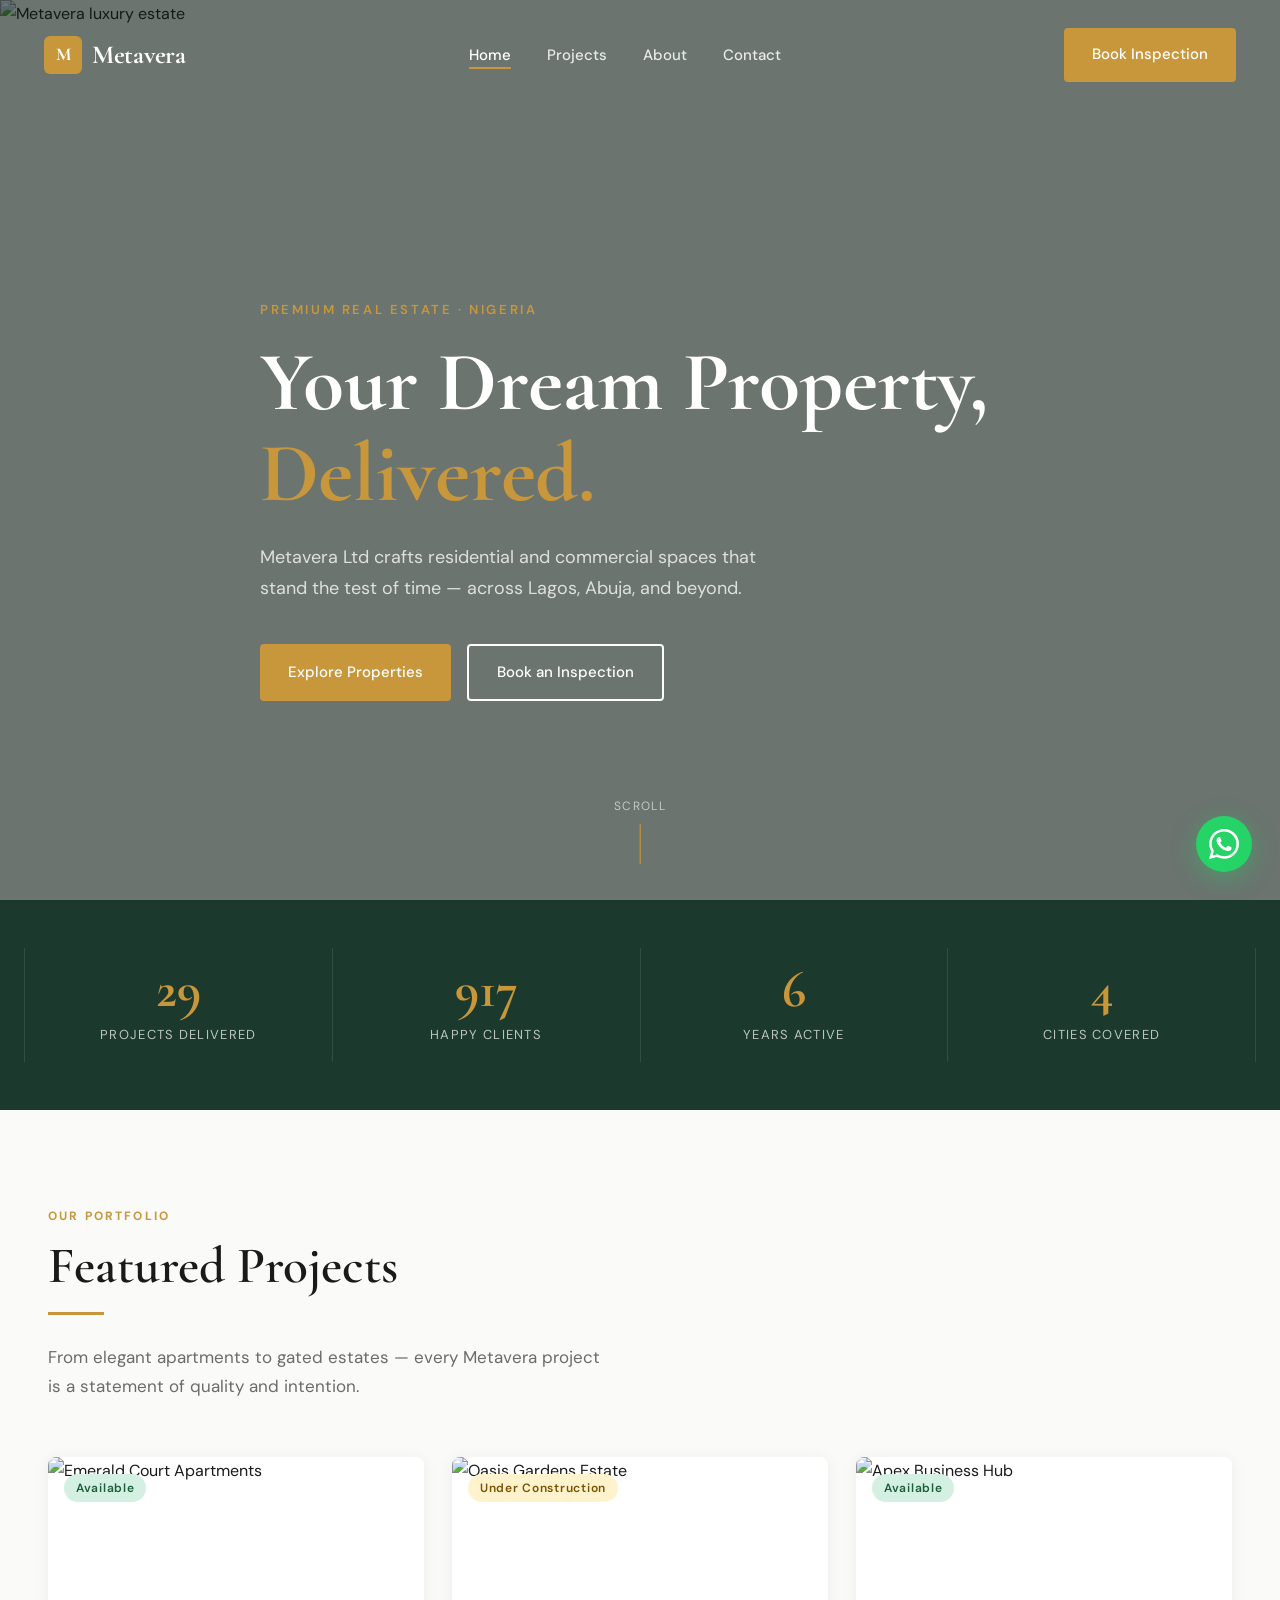
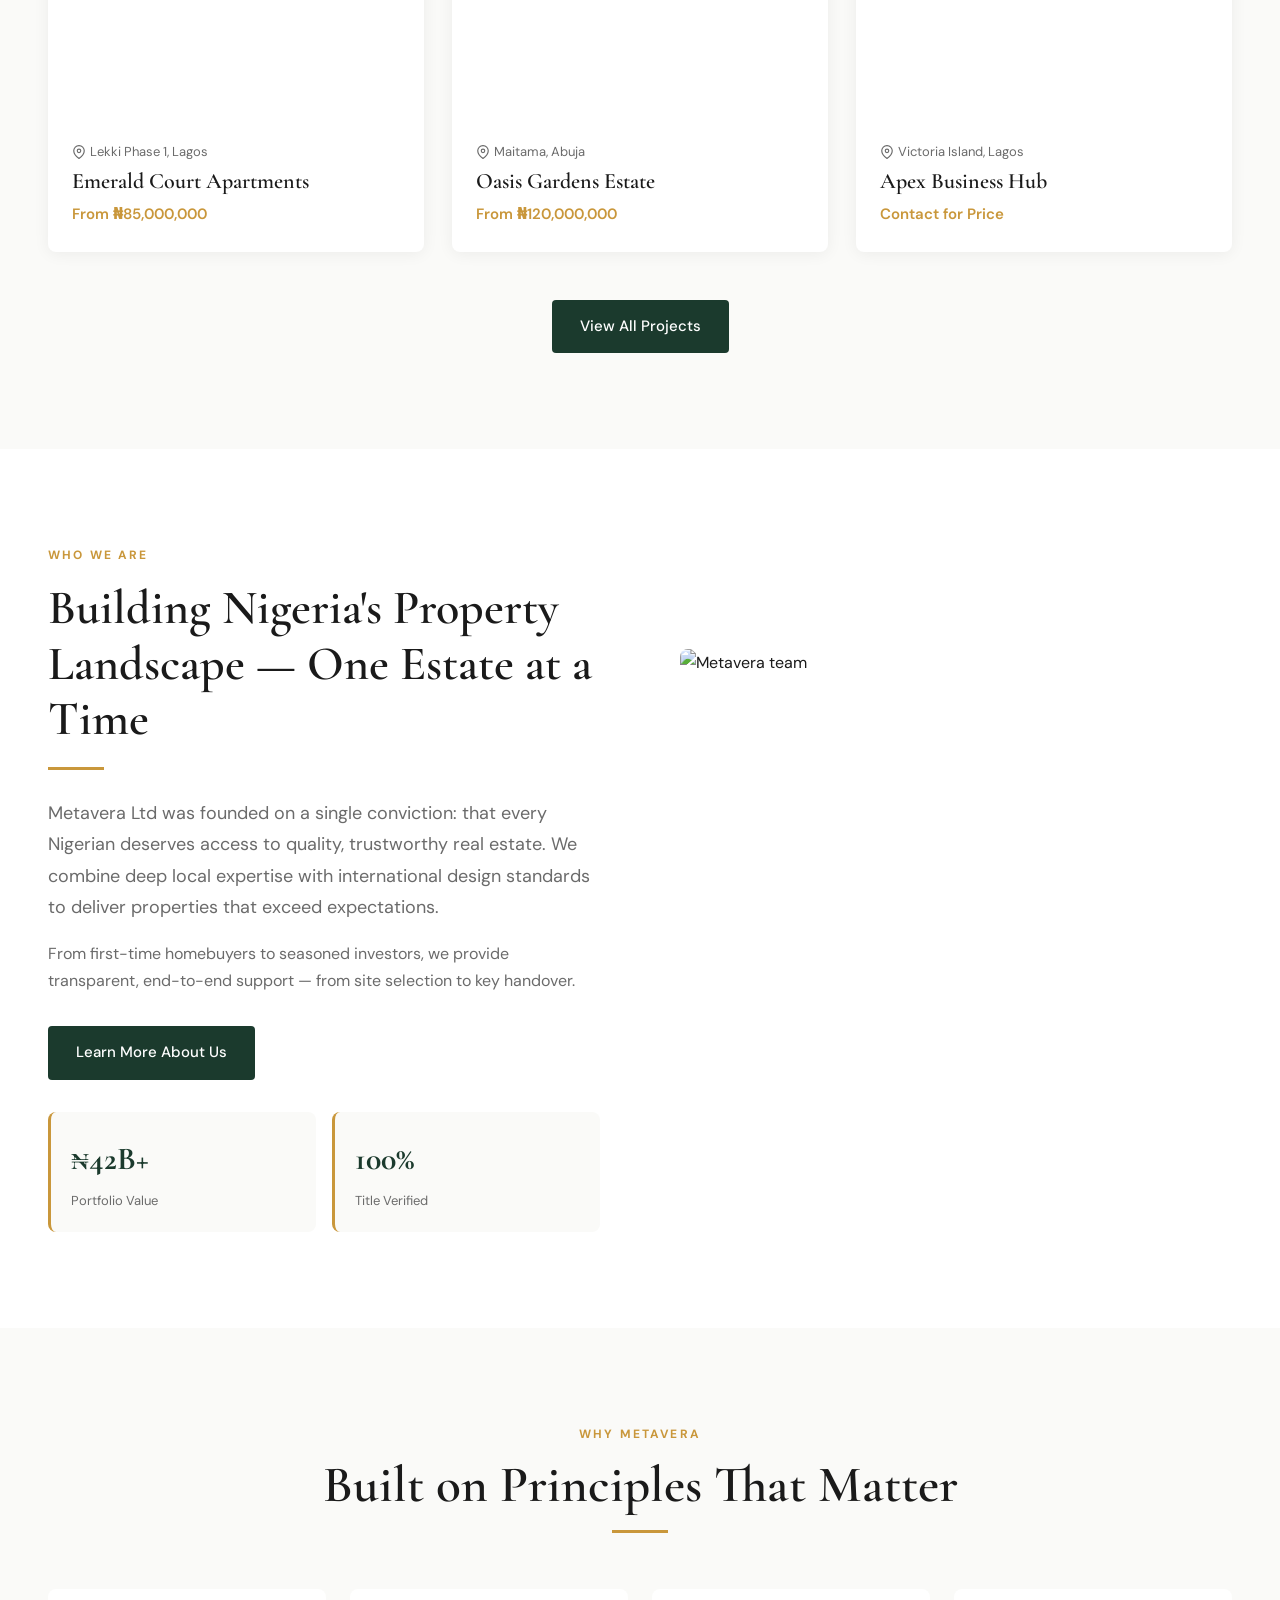
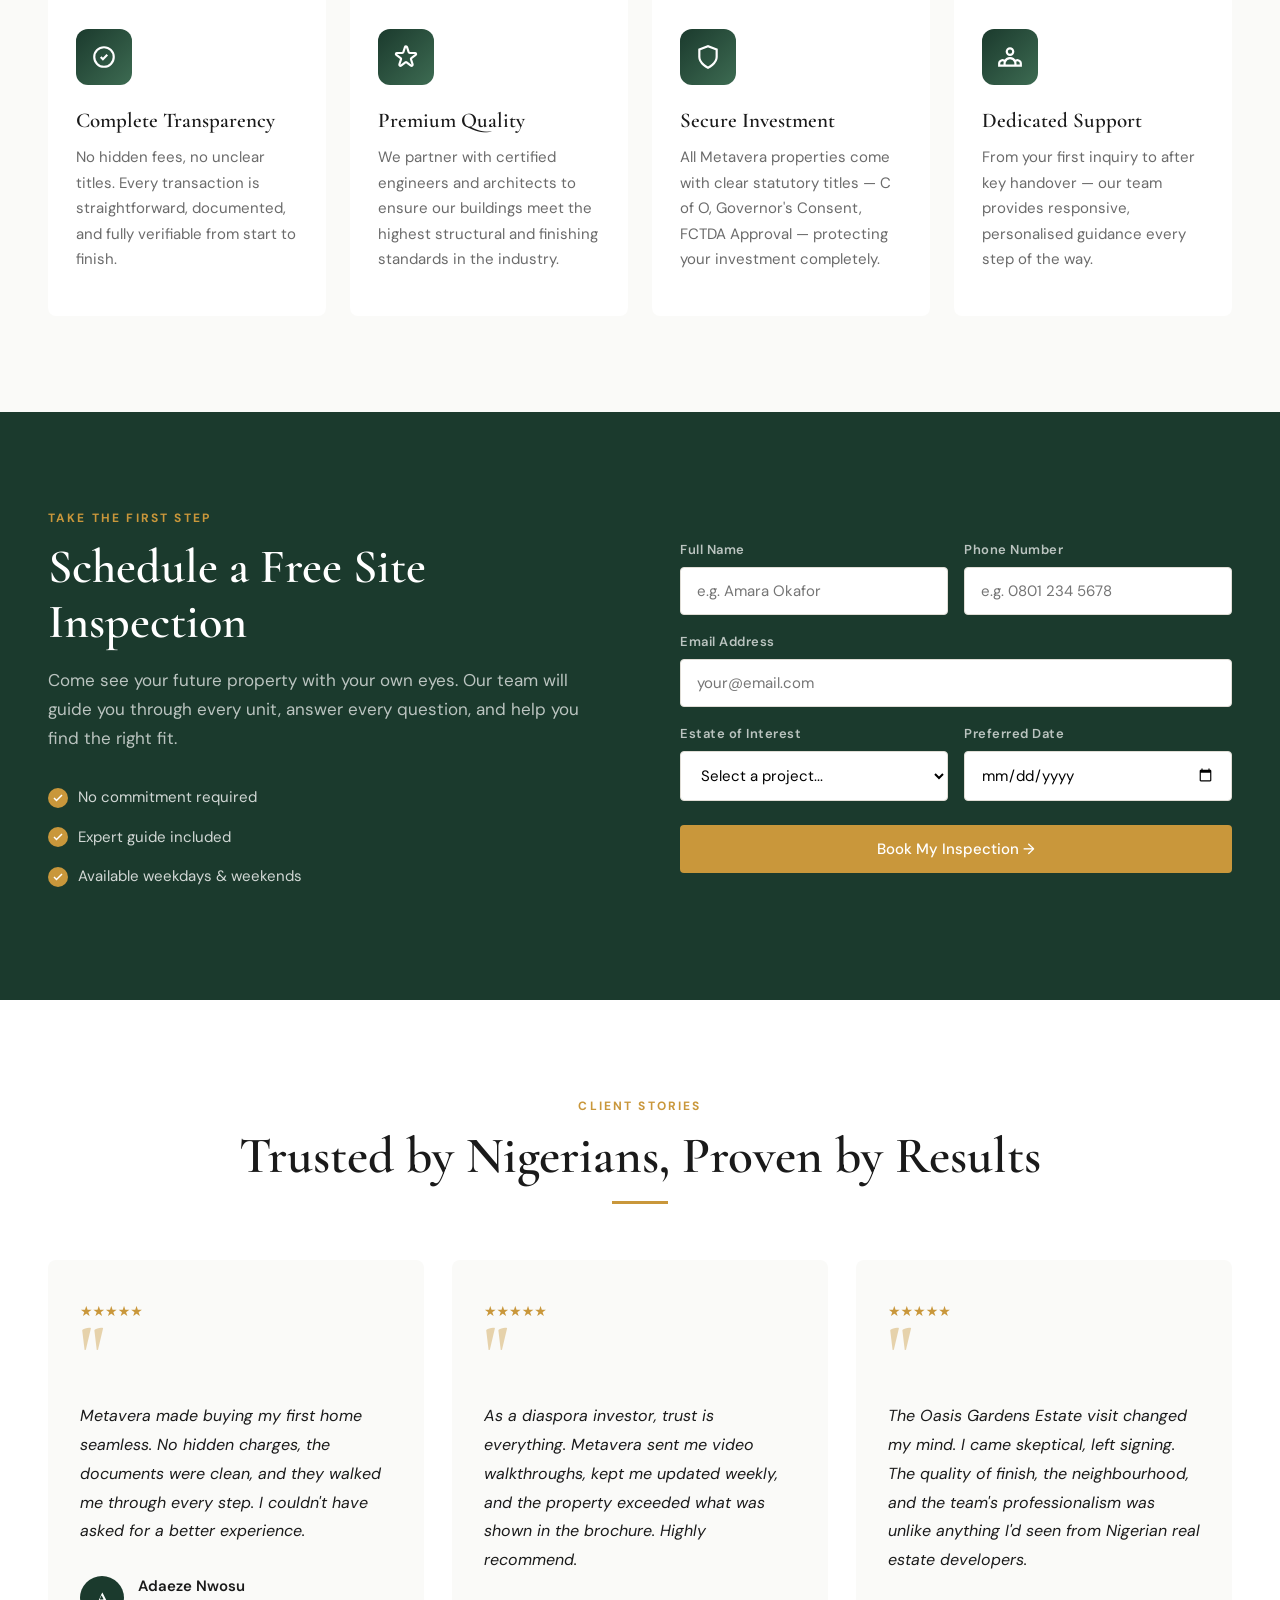
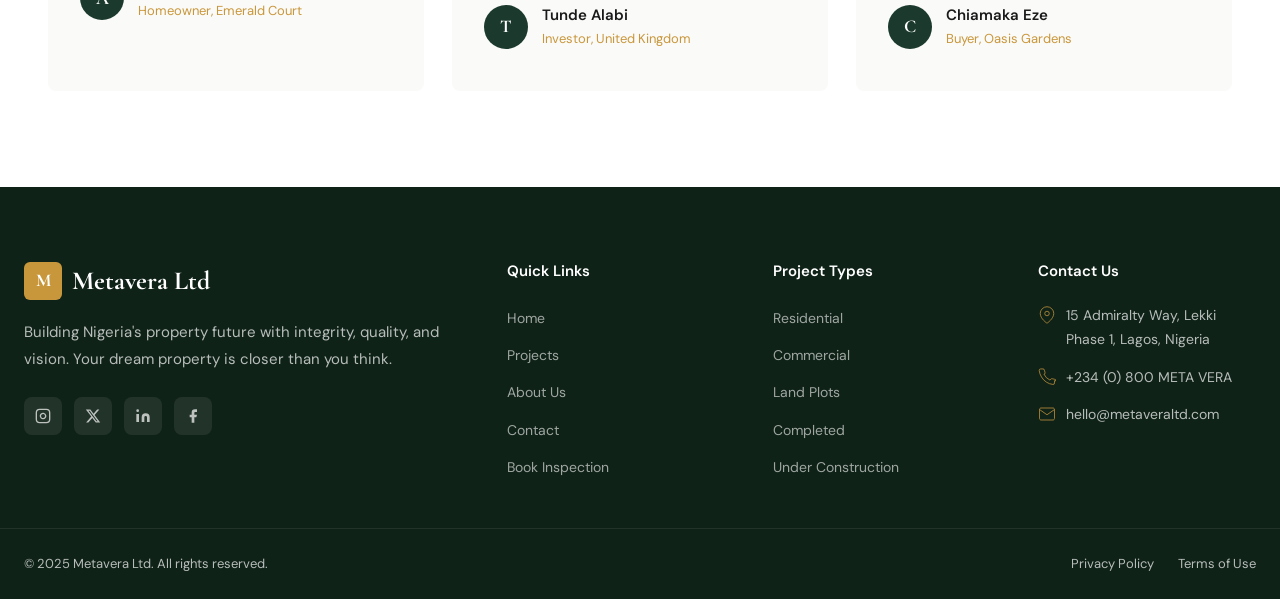
==== index.html @ cd9b4881 "Initial commit" ====
<!DOCTYPE html>
<html lang="en">
<head>
  <meta charset="UTF-8" />
  <meta name="viewport" content="width=device-width, initial-scale=1.0" />
  <title>Metavera Ltd — Premium Real Estate in Nigeria</title>
  <meta name="description" content="Metavera Ltd is a leading Nigerian real estate company delivering residential, commercial, and land investment opportunities with transparency and quality." />
  <meta property="og:title" content="Metavera Ltd — Premium Real Estate in Nigeria" />
  <meta property="og:description" content="Discover premium properties across Nigeria. Metavera Ltd — built on trust, quality, and vision." />
  <meta property="og:type" content="website" />
  <link rel="stylesheet" href="css/style.css" />
</head>
<body>

<!-- ===== NAVIGATION ===== -->
<nav class="nav" id="mainNav">
  <div class="nav__inner">
    <a href="index.html" class="nav__logo" id="nav-logo">
      <div class="nav__logo-mark">M</div>
      Metavera
    </a>
    <ul class="nav__links">
      <li><a href="index.html" class="active">Home</a></li>
      <li><a href="projects.html">Projects</a></li>
      <li><a href="about.html">About</a></li>
      <li><a href="contact.html">Contact</a></li>
    </ul>
    <div class="nav__actions">
      <a href="contact.html" class="btn btn--primary" id="nav-cta">Book Inspection</a>
      <button class="nav__hamburger" id="hamburgerBtn" aria-label="Open menu">
        <span></span><span></span><span></span>
      </button>
    </div>
  </div>
</nav>

<!-- Mobile Nav -->
<div class="nav__mobile" id="mobileNav">
  <button class="nav__mobile-close" id="mobileNavClose" aria-label="Close menu">✕</button>
  <a href="index.html">Home</a>
  <a href="projects.html">Projects</a>
  <a href="about.html">About</a>
  <a href="contact.html">Contact</a>
  <a href="contact.html" class="btn btn--primary" style="margin-top:16px;">Book Inspection</a>
</div>

<!-- ===== HERO ===== -->
<section class="hero" id="hero">
  <div class="hero__bg">
    <img src="assets/hero_estate.png" alt="Metavera luxury estate" loading="eager" />
  </div>
  <div class="hero__overlay"></div>
  <div class="hero__content">
    <p class="hero__eyebrow">Premium Real Estate · Nigeria</p>
    <h1 class="hero__headline">Your Dream Property, <em>Delivered.</em></h1>
    <p class="hero__sub">Metavera Ltd crafts residential and commercial spaces that stand the test of time — across Lagos, Abuja, and beyond.</p>
    <div class="hero__ctas">
      <a href="projects.html" class="btn btn--primary" id="hero-explore-btn">Explore Properties</a>
      <a href="contact.html" class="btn btn--outline" id="hero-inspect-btn">Book an Inspection</a>
    </div>
  </div>
  <div class="hero__scroll">
    <span>Scroll</span>
    <div class="hero__scroll-line"></div>
  </div>
</section>

<!-- ===== STATS BAR ===== -->
<div class="stats-bar">
  <div class="stats-bar__grid">
    <div class="stats-bar__item reveal">
      <div class="stats-bar__number" data-count="38">0</div>
      <div class="stats-bar__label">Projects Delivered</div>
    </div>
    <div class="stats-bar__item reveal reveal-delay-1">
      <div class="stats-bar__number" data-count="1200">0</div>
      <div class="stats-bar__label">Happy Clients</div>
    </div>
    <div class="stats-bar__item reveal reveal-delay-2">
      <div class="stats-bar__number" data-count="9">0</div>
      <div class="stats-bar__label">Years Active</div>
    </div>
    <div class="stats-bar__item reveal reveal-delay-3">
      <div class="stats-bar__number" data-count="6">0</div>
      <div class="stats-bar__label">Cities Covered</div>
    </div>
  </div>
</div>

<!-- ===== FEATURED PROJECTS ===== -->
<section class="section" id="featured-projects">
  <div class="container">
    <div class="section-header reveal">
      <p class="section-header__eyebrow">Our Portfolio</p>
      <h2 class="section-header__title">Featured Projects</h2>
      <div class="divider"></div>
      <p class="section-header__desc">From elegant apartments to gated estates — every Metavera project is a statement of quality and intention.</p>
    </div>
    <div class="projects-grid">

      <div class="project-card reveal">
        <div class="project-card__img-wrap">
          <img src="assets/project_1.png" alt="Emerald Court Apartments" loading="lazy" />
          <div class="project-card__badge"><span class="badge badge--available">Available</span></div>
          <div class="project-card__overlay">
            <a href="project-detail.html" class="project-card__cta">View Project →</a>
          </div>
        </div>
        <div class="project-card__body">
          <p class="project-card__location">
            <svg width="14" height="14" viewBox="0 0 24 24" stroke="currentColor" fill="none" stroke-width="2" style="display:inline;vertical-align:middle;"><path d="M21 10c0 7-9 13-9 13S3 17 3 10a9 9 0 1 1 18 0z"/><circle cx="12" cy="10" r="3"/></svg>
            Lekki Phase 1, Lagos
          </p>
          <h3 class="project-card__name">Emerald Court Apartments</h3>
          <p class="project-card__price">From ₦85,000,000</p>
        </div>
      </div>

      <div class="project-card reveal reveal-delay-1">
        <div class="project-card__img-wrap">
          <img src="assets/project_2.png" alt="Oasis Gardens Estate" loading="lazy" />
          <div class="project-card__badge"><span class="badge badge--construction">Under Construction</span></div>
          <div class="project-card__overlay">
            <a href="project-detail.html" class="project-card__cta">View Project →</a>
          </div>
        </div>
        <div class="project-card__body">
          <p class="project-card__location">
            <svg width="14" height="14" viewBox="0 0 24 24" stroke="currentColor" fill="none" stroke-width="2" style="display:inline;vertical-align:middle;"><path d="M21 10c0 7-9 13-9 13S3 17 3 10a9 9 0 1 1 18 0z"/><circle cx="12" cy="10" r="3"/></svg>
            Maitama, Abuja
          </p>
          <h3 class="project-card__name">Oasis Gardens Estate</h3>
          <p class="project-card__price">From ₦120,000,000</p>
        </div>
      </div>

      <div class="project-card reveal reveal-delay-2">
        <div class="project-card__img-wrap">
          <img src="assets/project_3.png" alt="Apex Business Hub" loading="lazy" />
          <div class="project-card__badge"><span class="badge badge--available">Available</span></div>
          <div class="project-card__overlay">
            <a href="project-detail.html" class="project-card__cta">View Project →</a>
          </div>
        </div>
        <div class="project-card__body">
          <p class="project-card__location">
            <svg width="14" height="14" viewBox="0 0 24 24" stroke="currentColor" fill="none" stroke-width="2" style="display:inline;vertical-align:middle;"><path d="M21 10c0 7-9 13-9 13S3 17 3 10a9 9 0 1 1 18 0z"/><circle cx="12" cy="10" r="3"/></svg>
            Victoria Island, Lagos
          </p>
          <h3 class="project-card__name">Apex Business Hub</h3>
          <p class="project-card__price">Contact for Price</p>
        </div>
      </div>

    </div>
    <div style="text-align:center; margin-top:48px;" class="reveal">
      <a href="projects.html" class="btn btn--dark" id="view-all-projects-btn">View All Projects</a>
    </div>
  </div>
</section>

<!-- ===== ABOUT SNIPPET ===== -->
<section class="section about-snippet" id="about-snippet">
  <div class="container">
    <div class="about-snippet__grid">
      <div class="reveal">
        <p class="about-snippet__tag">Who We Are</p>
        <h2 style="font-family:var(--font-serif);font-size:clamp(30px,4vw,48px);margin-bottom:20px;line-height:1.15;">Building Nigeria's Property Landscape — One Estate at a Time</h2>
        <div class="divider"></div>
        <p class="body-lg text-muted" style="margin-bottom:16px;">Metavera Ltd was founded on a single conviction: that every Nigerian deserves access to quality, trustworthy real estate. We combine deep local expertise with international design standards to deliver properties that exceed expectations.</p>
        <p class="text-muted" style="margin-bottom:32px;">From first-time homebuyers to seasoned investors, we provide transparent, end-to-end support — from site selection to key handover.</p>
        <a href="about.html" class="btn btn--dark" id="about-learn-more-btn">Learn More About Us</a>
        <div class="about-snippet__value">
          <div class="about-snippet__value-item">
            <div class="about-snippet__value-num">₦42B+</div>
            <div class="about-snippet__value-label">Portfolio Value</div>
          </div>
          <div class="about-snippet__value-item">
            <div class="about-snippet__value-num">100%</div>
            <div class="about-snippet__value-label">Title Verified</div>
          </div>
        </div>
      </div>
      <div class="about-snippet__img reveal reveal-delay-2">
        <img src="assets/about_team.png" alt="Metavera team" loading="lazy" />
      </div>
    </div>
  </div>
</section>

<!-- ===== WHY CHOOSE US ===== -->
<section class="section why" id="why-choose-us">
  <div class="container">
    <div class="section-header text-center section-header--center reveal">
      <p class="section-header__eyebrow">Why Metavera</p>
      <h2 class="section-header__title">Built on Principles That Matter</h2>
      <div class="divider divider--center"></div>
    </div>
    <div class="why__grid">
      <div class="why__card reveal">
        <div class="why__icon">
          <svg viewBox="0 0 24 24"><path d="M9 12l2 2 4-4m6 2a9 9 0 11-18 0 9 9 0 0118 0z"/></svg>
        </div>
        <h3 class="why__card-title">Complete Transparency</h3>
        <p class="why__card-text">No hidden fees, no unclear titles. Every transaction is straightforward, documented, and fully verifiable from start to finish.</p>
      </div>
      <div class="why__card reveal reveal-delay-1">
        <div class="why__icon">
          <svg viewBox="0 0 24 24"><path d="M11.049 2.927c.3-.921 1.603-.921 1.902 0l1.519 4.674a1 1 0 00.95.69h4.915c.969 0 1.371 1.24.588 1.81l-3.976 2.888a1 1 0 00-.363 1.118l1.518 4.674c.3.922-.755 1.688-1.538 1.118l-3.976-2.888a1 1 0 00-1.176 0l-3.976 2.888c-.783.57-1.838-.197-1.538-1.118l1.518-4.674a1 1 0 00-.363-1.118l-3.976-2.888c-.784-.57-.38-1.81.588-1.81h4.914a1 1 0 00.951-.69l1.519-4.674z"/></svg>
        </div>
        <h3 class="why__card-title">Premium Quality</h3>
        <p class="why__card-text">We partner with certified engineers and architects to ensure our buildings meet the highest structural and finishing standards in the industry.</p>
      </div>
      <div class="why__card reveal reveal-delay-2">
        <div class="why__icon">
          <svg viewBox="0 0 24 24"><path d="M12 22s8-4 8-10V5l-8-3-8 3v7c0 6 8 10 8 10z"/></svg>
        </div>
        <h3 class="why__card-title">Secure Investment</h3>
        <p class="why__card-text">All Metavera properties come with clear statutory titles — C of O, Governor's Consent, FCTDA Approval — protecting your investment completely.</p>
      </div>
      <div class="why__card reveal reveal-delay-3">
        <div class="why__icon">
          <svg viewBox="0 0 24 24"><path d="M17 20h5v-2a3 3 0 00-5.356-1.857M17 20H7m10 0v-2c0-.656-.126-1.283-.356-1.857M7 20H2v-2a3 3 0 015.356-1.857M7 20v-2c0-.656.126-1.283.356-1.857m0 0a5.002 5.002 0 019.288 0M15 7a3 3 0 11-6 0 3 3 0 016 0z"/></svg>
        </div>
        <h3 class="why__card-title">Dedicated Support</h3>
        <p class="why__card-text">From your first inquiry to after key handover — our team provides responsive, personalised guidance every step of the way.</p>
      </div>
    </div>
  </div>
</section>

<!-- ===== BOOK INSPECTION ===== -->
<section class="section inspection" id="book-inspection">
  <div class="container">
    <div class="inspection__grid">
      <div class="reveal">
        <p style="color:var(--clr-gold);font-size:12px;letter-spacing:0.18em;text-transform:uppercase;font-weight:700;margin-bottom:12px;">Take the First Step</p>
        <h2 class="inspection__title">Schedule a Free Site Inspection</h2>
        <p class="inspection__desc">Come see your future property with your own eyes. Our team will guide you through every unit, answer every question, and help you find the right fit.</p>
        <div class="inspection__check">
          <div class="inspection__check-icon"><svg viewBox="0 0 24 24"><polyline points="20 6 9 17 4 12"/></svg></div>
          No commitment required
        </div>
        <div class="inspection__check">
          <div class="inspection__check-icon"><svg viewBox="0 0 24 24"><polyline points="20 6 9 17 4 12"/></svg></div>
          Expert guide included
        </div>
        <div class="inspection__check">
          <div class="inspection__check-icon"><svg viewBox="0 0 24 24"><polyline points="20 6 9 17 4 12"/></svg></div>
          Available weekdays &amp; weekends
        </div>
      </div>
      <div class="reveal reveal-delay-2">
        <form class="form" id="inspectionForm">
          <div class="form-row">
            <div class="form-group">
              <label class="form-label form-label--white" for="insp-name">Full Name</label>
              <input type="text" id="insp-name" class="form-input" placeholder="e.g. Amara Okafor" required />
            </div>
            <div class="form-group">
              <label class="form-label form-label--white" for="insp-phone">Phone Number</label>
              <input type="tel" id="insp-phone" class="form-input" placeholder="e.g. 0801 234 5678" required />
            </div>
          </div>
          <div class="form-group">
            <label class="form-label form-label--white" for="insp-email">Email Address</label>
            <input type="email" id="insp-email" class="form-input" placeholder="your@email.com" />
          </div>
          <div class="form-row">
            <div class="form-group">
              <label class="form-label form-label--white" for="insp-estate">Estate of Interest</label>
              <select id="insp-estate" class="form-select">
                <option value="">Select a project...</option>
                <option>Emerald Court Apartments</option>
                <option>Oasis Gardens Estate</option>
                <option>Apex Business Hub</option>
                <option>Greenview Terrace</option>
                <option>Other / Not Sure</option>
              </select>
            </div>
            <div class="form-group">
              <label class="form-label form-label--white" for="insp-date">Preferred Date</label>
              <input type="date" id="insp-date" class="form-input" />
            </div>
          </div>
          <button type="submit" class="btn btn--primary" id="insp-submit-btn" style="margin-top:8px;justify-content:center;">
            Book My Inspection →
          </button>
        </form>
      </div>
    </div>
  </div>
</section>

<!-- ===== TESTIMONIALS ===== -->
<section class="section testimonials" id="testimonials">
  <div class="container">
    <div class="section-header text-center section-header--center reveal">
      <p class="section-header__eyebrow">Client Stories</p>
      <h2 class="section-header__title">Trusted by Nigerians, Proven by Results</h2>
      <div class="divider divider--center"></div>
    </div>
    <div class="testimonials__grid">

      <div class="testimonial-card reveal">
        <div class="testimonial-card__stars">★★★★★</div>
        <span class="testimonial-card__quote-mark">"</span>
        <p class="testimonial-card__text">Metavera made buying my first home seamless. No hidden charges, the documents were clean, and they walked me through every step. I couldn't have asked for a better experience.</p>
        <div class="testimonial-card__author">
          <div class="testimonial-card__avatar">A</div>
          <div>
            <div class="testimonial-card__name">Adaeze Nwosu</div>
            <div class="testimonial-card__role">Homeowner, Emerald Court</div>
          </div>
        </div>
      </div>

      <div class="testimonial-card reveal reveal-delay-1">
        <div class="testimonial-card__stars">★★★★★</div>
        <span class="testimonial-card__quote-mark">"</span>
        <p class="testimonial-card__text">As a diaspora investor, trust is everything. Metavera sent me video walkthroughs, kept me updated weekly, and the property exceeded what was shown in the brochure. Highly recommend.</p>
        <div class="testimonial-card__author">
          <div class="testimonial-card__avatar">T</div>
          <div>
            <div class="testimonial-card__name">Tunde Alabi</div>
            <div class="testimonial-card__role">Investor, United Kingdom</div>
          </div>
        </div>
      </div>

      <div class="testimonial-card reveal reveal-delay-2">
        <div class="testimonial-card__stars">★★★★★</div>
        <span class="testimonial-card__quote-mark">"</span>
        <p class="testimonial-card__text">The Oasis Gardens Estate visit changed my mind. I came skeptical, left signing. The quality of finish, the neighbourhood, and the team's professionalism was unlike anything I'd seen from Nigerian real estate developers.</p>
        <div class="testimonial-card__author">
          <div class="testimonial-card__avatar">C</div>
          <div>
            <div class="testimonial-card__name">Chiamaka Eze</div>
            <div class="testimonial-card__role">Buyer, Oasis Gardens</div>
          </div>
        </div>
      </div>

    </div>
  </div>
</section>

<!-- ===== FOOTER ===== -->
<footer class="footer" id="main-footer">
  <div class="footer__top">
    <div class="footer__grid">
      <div>
        <div class="footer__brand-logo">
          <div class="nav__logo-mark">M</div>
          Metavera Ltd
        </div>
        <p class="footer__brand-text">Building Nigeria's property future with integrity, quality, and vision. Your dream property is closer than you think.</p>
        <div class="footer__social">
          <a href="#" class="footer__social-link" aria-label="Instagram">
            <svg width="16" height="16" viewBox="0 0 24 24" fill="none" stroke="currentColor" stroke-width="2"><rect x="2" y="2" width="20" height="20" rx="5" ry="5"/><path d="M16 11.37A4 4 0 1 1 12.63 8 4 4 0 0 1 16 11.37z"/><line x1="17.5" y1="6.5" x2="17.51" y2="6.5"/></svg>
          </a>
          <a href="#" class="footer__social-link" aria-label="Twitter/X">
            <svg width="16" height="16" viewBox="0 0 24 24" fill="currentColor"><path d="M18.244 2.25h3.308l-7.227 8.26 8.502 11.24H16.17l-5.214-6.817L4.99 21.75H1.68l7.73-8.835L1.254 2.25H8.08l4.713 6.231zm-1.161 17.52h1.833L7.084 4.126H5.117z"/></svg>
          </a>
          <a href="#" class="footer__social-link" aria-label="LinkedIn">
            <svg width="16" height="16" viewBox="0 0 24 24" fill="currentColor"><path d="M16 8a6 6 0 0 1 6 6v7h-4v-7a2 2 0 0 0-2-2 2 2 0 0 0-2 2v7h-4v-7a6 6 0 0 1 6-6zM2 9h4v12H2z"/><circle cx="4" cy="4" r="2"/></svg>
          </a>
          <a href="#" class="footer__social-link" aria-label="Facebook">
            <svg width="16" height="16" viewBox="0 0 24 24" fill="currentColor"><path d="M18 2h-3a5 5 0 0 0-5 5v3H7v4h3v8h4v-8h3l1-4h-4V7a1 1 0 0 1 1-1h3z"/></svg>
          </a>
        </div>
      </div>
      <div>
        <div class="footer__col-title">Quick Links</div>
        <ul class="footer__links">
          <li><a href="index.html">Home</a></li>
          <li><a href="projects.html">Projects</a></li>
          <li><a href="about.html">About Us</a></li>
          <li><a href="contact.html">Contact</a></li>
          <li><a href="contact.html">Book Inspection</a></li>
        </ul>
      </div>
      <div>
        <div class="footer__col-title">Project Types</div>
        <ul class="footer__links">
          <li><a href="projects.html">Residential</a></li>
          <li><a href="projects.html">Commercial</a></li>
          <li><a href="projects.html">Land Plots</a></li>
          <li><a href="projects.html">Completed</a></li>
          <li><a href="projects.html">Under Construction</a></li>
        </ul>
      </div>
      <div>
        <div class="footer__col-title">Contact Us</div>
        <div class="footer__contact-item">
          <svg class="footer__contact-icon" viewBox="0 0 24 24"><path d="M21 10c0 7-9 13-9 13S3 17 3 10a9 9 0 1 1 18 0z"/><circle cx="12" cy="10" r="3"/></svg>
          <span>15 Admiralty Way, Lekki Phase 1, Lagos, Nigeria</span>
        </div>
        <div class="footer__contact-item">
          <svg class="footer__contact-icon" viewBox="0 0 24 24"><path d="M22 16.92v3a2 2 0 0 1-2.18 2 19.79 19.79 0 0 1-8.63-3.07A19.5 19.5 0 0 1 4.69 12a19.79 19.79 0 0 1-3.07-8.67A2 2 0 0 1 3.6 1.24h3a2 2 0 0 1 2 1.72c.127.96.361 1.903.7 2.81a2 2 0 0 1-.45 2.11L7.91 8.09a16 16 0 0 0 8 8l1.27-1.27a2 2 0 0 1 2.11-.45c.907.339 1.85.573 2.81.7A2 2 0 0 1 24 17z"/></svg>
          <span>+234 (0) 800 META VERA</span>
        </div>
        <div class="footer__contact-item">
          <svg class="footer__contact-icon" viewBox="0 0 24 24"><path d="M4 4h16c1.1 0 2 .9 2 2v12c0 1.1-.9 2-2 2H4c-1.1 0-2-.9-2-2V6c0-1.1.9-2 2-2z"/><polyline points="22,6 12,13 2,6"/></svg>
          <span>hello@metaveraltd.com</span>
        </div>
      </div>
    </div>
  </div>
  <div class="footer__bottom">
    <div class="footer__bottom-inner">
      <span>© 2025 Metavera Ltd. All rights reserved.</span>
      <div class="footer__bottom-links">
        <a href="#">Privacy Policy</a>
        <a href="#">Terms of Use</a>
      </div>
    </div>
  </div>
</footer>

<!-- WhatsApp Float -->
<a href="https://wa.me/2348001234567" class="whatsapp-float" id="whatsapp-float" aria-label="Chat on WhatsApp" target="_blank" rel="noopener">
  <svg viewBox="0 0 24 24"><path d="M17.472 14.382c-.297-.149-1.758-.867-2.03-.967-.273-.099-.471-.148-.67.15-.197.297-.767.966-.94 1.164-.173.199-.347.223-.644.075-.297-.15-1.255-.463-2.39-1.475-.883-.788-1.48-1.761-1.653-2.059-.173-.297-.018-.458.13-.606.134-.133.298-.347.446-.52.149-.174.198-.298.298-.497.099-.198.05-.371-.025-.52-.075-.149-.669-1.612-.916-2.207-.242-.579-.487-.5-.669-.51-.173-.008-.371-.01-.57-.01-.198 0-.52.074-.792.372-.272.297-1.04 1.016-1.04 2.479 0 1.462 1.065 2.875 1.213 3.074.149.198 2.096 3.2 5.077 4.487.709.306 1.262.489 1.694.625.712.227 1.36.195 1.871.118.571-.085 1.758-.719 2.006-1.413.248-.694.248-1.289.173-1.413-.074-.124-.272-.198-.57-.347m-5.421 7.403h-.004a9.87 9.87 0 01-5.031-1.378l-.361-.214-3.741.982.998-3.648-.235-.374a9.86 9.86 0 01-1.51-5.26c.001-5.45 4.436-9.884 9.888-9.884 2.64 0 5.122 1.03 6.988 2.898a9.825 9.825 0 012.893 6.994c-.003 5.45-4.437 9.884-9.885 9.884m8.413-18.297A11.815 11.815 0 0012.05 0C5.495 0 .16 5.335.157 11.892c0 2.096.547 4.142 1.588 5.945L.057 24l6.305-1.654a11.882 11.882 0 005.683 1.448h.005c6.554 0 11.89-5.335 11.893-11.893a11.821 11.821 0 00-3.48-8.413Z"/></svg>
</a>

<script src="js/main.js"></script>
</body>
</html>
---- css/style.css ----
/* =============================================
   METAVERA LTD — Global Design System
   ============================================= */

@import url('https://fonts.googleapis.com/css2?family=Cormorant+Garamond:ital,wght@0,400;0,500;0,600;0,700;1,400;1,600&family=DM+Sans:ital,opsz,wght@0,9..40,300;0,9..40,400;0,9..40,500;0,9..40,600;1,9..40,300&display=swap');

/* ---- Reset & Base ---- */
*, *::before, *::after { box-sizing: border-box; margin: 0; padding: 0; }

:root {
  /* Colors */
  --clr-green:       #1B3A2D;
  --clr-green-mid:   #2A5241;
  --clr-green-light: #3D6B52;
  --clr-gold:        #C9973B;
  --clr-gold-light:  #E8B96A;
  --clr-bg:          #FAFAF8;
  --clr-white:       #FFFFFF;
  --clr-text:        #1A1A1A;
  --clr-muted:       #6B6B6B;
  --clr-border:      #E0DDD6;
  --clr-overlay:     rgba(12, 28, 20, 0.60);

  /* Typography */
  --font-serif:  'Cormorant Garamond', Georgia, serif;
  --font-sans:   'DM Sans', system-ui, sans-serif;

  /* Spacing */
  --section-pad: 96px 24px;
  --section-pad-sm: 64px 24px;

  /* Transitions */
  --ease: cubic-bezier(0.22, 1, 0.36, 1);
  --dur: 0.45s;
}

html { scroll-behavior: smooth; font-size: 16px; }

body {
  font-family: var(--font-sans);
  background: var(--clr-bg);
  color: var(--clr-text);
  line-height: 1.7;
  -webkit-font-smoothing: antialiased;
}

img { display: block; width: 100%; height: auto; object-fit: cover; }
a  { text-decoration: none; color: inherit; }
ul { list-style: none; }
button, input, select, textarea { font-family: var(--font-sans); }

/* ---- Typography Scale ---- */
h1, h2, h3, h4 { font-family: var(--font-serif); line-height: 1.15; font-weight: 600; }

.display { font-size: clamp(52px, 7vw, 88px); font-weight: 700; letter-spacing: -0.02em; }
.h1      { font-size: clamp(40px, 5vw, 64px); }
.h2      { font-size: clamp(30px, 4vw, 48px); }
.h3      { font-size: clamp(22px, 3vw, 32px); }
.h4      { font-size: 20px; }
.body-lg { font-size: 18px; line-height: 1.75; }
.body    { font-size: 16px; }
.small   { font-size: 14px; }
.label   { font-size: 12px; letter-spacing: 0.12em; text-transform: uppercase; font-weight: 600; }

/* ---- Utilities ---- */
.container { max-width: 1240px; margin: 0 auto; padding: 0 24px; }
.section   { padding: var(--section-pad); }
.section--sm { padding: var(--section-pad-sm); }

.text-center { text-align: center; }
.text-gold   { color: var(--clr-gold); }
.text-green  { color: var(--clr-green); }
.text-muted  { color: var(--clr-muted); }
.text-white  { color: var(--clr-white); }

.badge {
  display: inline-block;
  padding: 4px 12px;
  border-radius: 100px;
  font-size: 12px;
  font-weight: 600;
  letter-spacing: 0.06em;
}
.badge--available      { background: #D4F0E2; color: #1B5E38; }
.badge--construction   { background: #FFF3CD; color: #7A5200; }
.badge--sold           { background: #FFE0E0; color: #8B1A1A; }
.badge--commercial     { background: #E8E4FC; color: #3A2575; }
.badge--land           { background: #FDE8D0; color: #6B3A00; }

.divider {
  width: 56px; height: 3px;
  background: var(--clr-gold);
  margin: 16px 0 28px;
}
.divider--center { margin: 16px auto 28px; }

/* ---- Buttons ---- */
.btn {
  display: inline-flex; align-items: center; gap: 8px;
  padding: 14px 28px;
  border-radius: 4px;
  font-size: 15px; font-weight: 500;
  cursor: pointer; border: none;
  transition: all var(--dur) var(--ease);
  white-space: nowrap;
}
.btn--primary {
  background: var(--clr-gold);
  color: var(--clr-white);
}
.btn--primary:hover {
  background: var(--clr-gold-light);
  transform: translateY(-2px);
  box-shadow: 0 8px 24px rgba(201, 151, 59, 0.35);
}
.btn--outline {
  background: transparent;
  border: 2px solid var(--clr-white);
  color: var(--clr-white);
}
.btn--outline:hover {
  background: var(--clr-white);
  color: var(--clr-green);
}
.btn--dark {
  background: var(--clr-green);
  color: var(--clr-white);
}
.btn--dark:hover {
  background: var(--clr-green-mid);
  transform: translateY(-2px);
  box-shadow: 0 8px 24px rgba(27, 58, 45, 0.3);
}
.btn--ghost {
  background: transparent;
  border: 2px solid var(--clr-green);
  color: var(--clr-green);
}
.btn--ghost:hover {
  background: var(--clr-green);
  color: var(--clr-white);
}

/* ---- Navigation ---- */
.nav {
  position: fixed; top: 0; left: 0; right: 0; z-index: 1000;
  transition: background var(--dur) var(--ease), box-shadow var(--dur) var(--ease), padding var(--dur) var(--ease);
  padding: 28px 0;
}
.nav.scrolled {
  background: var(--clr-green);
  box-shadow: 0 4px 32px rgba(0,0,0,0.18);
  padding: 16px 0;
}
.nav__inner {
  display: flex; align-items: center; justify-content: space-between;
  max-width: 1240px; margin: 0 auto; padding: 0 24px;
}
.nav__logo {
  display: flex; align-items: center; gap: 10px;
  font-family: var(--font-serif);
  font-size: 26px; font-weight: 700;
  color: var(--clr-white);
  letter-spacing: -0.01em;
}
.nav__logo-mark {
  width: 38px; height: 38px;
  background: var(--clr-gold);
  border-radius: 6px;
  display: flex; align-items: center; justify-content: center;
  font-size: 18px; font-weight: 700; color: var(--clr-white);
}
.nav__links {
  display: flex; align-items: center; gap: 36px;
}
.nav__links a {
  color: rgba(255,255,255,0.85);
  font-size: 15px; font-weight: 500;
  transition: color 0.25s;
  position: relative;
}
.nav__links a::after {
  content: '';
  position: absolute; bottom: -4px; left: 0; right: 0;
  height: 2px; background: var(--clr-gold);
  transform: scaleX(0); transform-origin: left;
  transition: transform 0.3s var(--ease);
}
.nav__links a:hover, .nav__links a.active { color: var(--clr-white); }
.nav__links a:hover::after, .nav__links a.active::after { transform: scaleX(1); }
.nav__actions { display: flex; align-items: center; gap: 12px; }
.nav__hamburger {
  display: none; flex-direction: column; gap: 5px; cursor: pointer;
  background: none; border: none; padding: 4px;
}
.nav__hamburger span {
  display: block; width: 24px; height: 2px; background: var(--clr-white);
  transition: all 0.3s var(--ease);
}
.nav__mobile {
  display: none;
  position: fixed; top: 0; left: 0; right: 0; bottom: 0;
  background: var(--clr-green); z-index: 999;
  flex-direction: column; align-items: center; justify-content: center; gap: 32px;
}
.nav__mobile.open { display: flex; }
.nav__mobile a { color: var(--clr-white); font-size: 28px; font-family: var(--font-serif); font-weight: 600; }
.nav__mobile a:hover { color: var(--clr-gold); }
.nav__mobile-close { position: absolute; top: 28px; right: 28px; cursor: pointer; background: none; border: none; color: var(--clr-white); font-size: 32px; }

/* ---- WhatsApp Float ---- */
.whatsapp-float {
  position: fixed; bottom: 28px; right: 28px; z-index: 900;
  width: 56px; height: 56px; border-radius: 50%;
  background: #25D366;
  display: flex; align-items: center; justify-content: center;
  box-shadow: 0 6px 24px rgba(37, 211, 102, 0.4);
  transition: transform 0.3s var(--ease), box-shadow 0.3s;
}
.whatsapp-float:hover {
  transform: scale(1.1) translateY(-2px);
  box-shadow: 0 10px 32px rgba(37, 211, 102, 0.5);
}
.whatsapp-float svg { width: 30px; height: 30px; fill: white; }

/* ---- Hero ---- */
.hero {
  position: relative; height: 100vh; min-height: 640px;
  display: flex; align-items: center; overflow: hidden;
}
.hero__bg {
  position: absolute; inset: 0; z-index: 0;
}
.hero__bg img { height: 100%; object-fit: cover; transform: scale(1.05); animation: heroZoom 12s var(--ease) forwards; }
.hero__overlay { position: absolute; inset: 0; background: var(--clr-overlay); z-index: 1; }
.hero__content {
  position: relative; z-index: 2;
  max-width: 1240px; margin: 0 auto; padding: 0 24px;
  padding-top: 100px;
}
.hero__eyebrow {
  color: var(--clr-gold);
  font-size: 13px; letter-spacing: 0.2em; text-transform: uppercase; font-weight: 600;
  margin-bottom: 16px;
  opacity: 0; animation: fadeUp 0.9s 0.3s var(--ease) forwards;
}
.hero__headline {
  color: var(--clr-white);
  font-family: var(--font-serif);
  font-size: clamp(48px, 7vw, 84px);
  font-weight: 700; line-height: 1.08;
  max-width: 760px; margin-bottom: 24px;
  opacity: 0; animation: fadeUp 0.9s 0.5s var(--ease) forwards;
}
.hero__headline em { color: var(--clr-gold); font-style: normal; }
.hero__sub {
  color: rgba(255,255,255,0.78);
  font-size: 18px; max-width: 520px; margin-bottom: 40px;
  opacity: 0; animation: fadeUp 0.9s 0.7s var(--ease) forwards;
}
.hero__ctas {
  display: flex; gap: 16px; flex-wrap: wrap;
  opacity: 0; animation: fadeUp 0.9s 0.9s var(--ease) forwards;
}
.hero__scroll {
  position: absolute; bottom: 36px; left: 50%; transform: translateX(-50%);
  color: rgba(255,255,255,0.6); font-size: 12px; letter-spacing: 0.12em; text-transform: uppercase;
  display: flex; flex-direction: column; align-items: center; gap: 8px; z-index: 2;
}
.hero__scroll-line {
  width: 1px; height: 40px; background: var(--clr-gold);
  animation: scrollLine 1.5s ease infinite;
}

@keyframes heroZoom { to { transform: scale(1); } }
@keyframes fadeUp { from { opacity: 0; transform: translateY(24px); } to { opacity: 1; transform: translateY(0); } }
@keyframes scrollLine { 0%, 100% { opacity: 1; } 50% { opacity: 0.3; } }

/* ---- Stats Bar ---- */
.stats-bar {
  background: var(--clr-green);
  padding: 48px 24px;
}
.stats-bar__grid {
  max-width: 1240px; margin: 0 auto;
  display: grid; grid-template-columns: repeat(4, 1fr);
  gap: 0; border-left: 1px solid rgba(255,255,255,0.1);
}
.stats-bar__item {
  padding: 16px 32px;
  border-right: 1px solid rgba(255,255,255,0.1);
  text-align: center;
}
.stats-bar__number {
  font-family: var(--font-serif);
  font-size: 52px; font-weight: 700; color: var(--clr-gold);
  line-height: 1; margin-bottom: 8px;
}
.stats-bar__label {
  color: rgba(255,255,255,0.7);
  font-size: 13px; letter-spacing: 0.1em; text-transform: uppercase;
}

/* ---- Section Headers ---- */
.section-header { margin-bottom: 56px; }
.section-header__eyebrow {
  color: var(--clr-gold); font-size: 12px;
  letter-spacing: 0.18em; text-transform: uppercase; font-weight: 700;
  margin-bottom: 12px;
}
.section-header__title {
  font-family: var(--font-serif);
  font-size: clamp(32px, 4vw, 52px);
  line-height: 1.12;
}
.section-header__desc {
  font-size: 17px; color: var(--clr-muted); max-width: 560px; margin-top: 16px;
}
.section-header--center .section-header__desc { margin: 16px auto 0; }

/* ---- Project Cards ---- */
.projects-grid {
  display: grid; grid-template-columns: repeat(3, 1fr); gap: 28px;
}
.project-card {
  border-radius: 8px; overflow: hidden;
  background: var(--clr-white);
  box-shadow: 0 2px 16px rgba(0,0,0,0.06);
  transition: transform var(--dur) var(--ease), box-shadow var(--dur) var(--ease);
  cursor: pointer;
}
.project-card:hover {
  transform: translateY(-8px);
  box-shadow: 0 16px 48px rgba(0,0,0,0.12);
}
.project-card__img-wrap { position: relative; height: 260px; overflow: hidden; }
.project-card__img-wrap img { height: 100%; transition: transform var(--dur) var(--ease); }
.project-card:hover .project-card__img-wrap img { transform: scale(1.06); }
.project-card__overlay {
  position: absolute; inset: 0;
  background: linear-gradient(to top, rgba(12,28,20,0.55) 0%, transparent 60%);
  display: flex; align-items: flex-end; padding: 20px;
  opacity: 0; transition: opacity var(--dur) var(--ease);
}
.project-card:hover .project-card__overlay { opacity: 1; }
.project-card__cta { color: var(--clr-white); font-size: 14px; font-weight: 600; border-bottom: 1px solid var(--clr-gold); padding-bottom: 2px; }
.project-card__badge { position: absolute; top: 16px; left: 16px; }
.project-card__body { padding: 24px; }
.project-card__location { color: var(--clr-muted); font-size: 13px; margin-bottom: 6px; display: flex; align-items: center; gap: 4px; }
.project-card__name { font-family: var(--font-serif); font-size: 22px; font-weight: 600; margin-bottom: 8px; }
.project-card__price { color: var(--clr-gold); font-weight: 600; font-size: 15px; }

/* ---- Filter Tabs ---- */
.filter-tabs {
  display: flex; gap: 8px; flex-wrap: wrap;
  margin-bottom: 48px;
}
.filter-tab {
  padding: 9px 20px; border-radius: 100px; cursor: pointer;
  font-size: 14px; font-weight: 500; border: 2px solid var(--clr-border);
  background: var(--clr-white); color: var(--clr-muted);
  transition: all 0.25s;
}
.filter-tab:hover, .filter-tab.active {
  border-color: var(--clr-green); background: var(--clr-green); color: var(--clr-white);
}

/* ---- About Snippet ---- */
.about-snippet { background: var(--clr-white); }
.about-snippet__grid {
  display: grid; grid-template-columns: 1fr 1fr; gap: 80px; align-items: center;
}
.about-snippet__img { border-radius: 8px; overflow: hidden; height: 480px; }
.about-snippet__img img { height: 100%; }
.about-snippet__tag {
  color: var(--clr-gold); font-size: 12px;
  letter-spacing: 0.18em; text-transform: uppercase; font-weight: 700;
  margin-bottom: 16px;
}
.about-snippet__value { display: flex; gap: 16px; margin-top: 32px; }
.about-snippet__value-item { flex: 1; padding: 20px; background: var(--clr-bg); border-radius: 8px; border-left: 3px solid var(--clr-gold); }
.about-snippet__value-num { font-family: var(--font-serif); font-size: 32px; font-weight: 700; color: var(--clr-green); }
.about-snippet__value-label { font-size: 13px; color: var(--clr-muted); margin-top: 4px; }

/* ---- Why Choose Us ---- */
.why { background: var(--clr-bg); }
.why__grid { display: grid; grid-template-columns: repeat(4, 1fr); gap: 24px; }
.why__card {
  background: var(--clr-white); padding: 40px 28px;
  border-radius: 8px; border-bottom: 3px solid transparent;
  transition: border-color 0.3s, box-shadow 0.3s, transform 0.3s var(--ease);
}
.why__card:hover { border-color: var(--clr-gold); box-shadow: 0 8px 32px rgba(0,0,0,0.08); transform: translateY(-4px); }
.why__icon {
  width: 56px; height: 56px; border-radius: 12px;
  background: linear-gradient(135deg, var(--clr-green) 0%, var(--clr-green-light) 100%);
  display: flex; align-items: center; justify-content: center;
  margin-bottom: 24px;
}
.why__icon svg { width: 26px; height: 26px; stroke: white; fill: none; stroke-width: 2; }
.why__card-title { font-family: var(--font-serif); font-size: 21px; margin-bottom: 12px; }
.why__card-text { font-size: 15px; color: var(--clr-muted); line-height: 1.7; }

/* ---- Inspection Form ---- */
.inspection { background: var(--clr-green); }
.inspection__grid { display: grid; grid-template-columns: 1fr 1fr; gap: 80px; align-items: center; }
.inspection__title { font-family: var(--font-serif); font-size: clamp(32px, 4vw, 48px); color: var(--clr-white); margin-bottom: 16px; }
.inspection__desc { color: rgba(255,255,255,0.7); font-size: 17px; margin-bottom: 32px; }
.inspection__check { display: flex; align-items: center; gap: 10px; color: rgba(255,255,255,0.8); font-size: 15px; margin-bottom: 14px; }
.inspection__check-icon { width: 20px; height: 20px; border-radius: 50%; background: var(--clr-gold); display: flex; align-items: center; justify-content: center; flex-shrink: 0; }
.inspection__check-icon svg { width: 12px; height: 12px; stroke: white; fill: none; stroke-width: 3; }

/* ---- Forms ---- */
.form { display: flex; flex-direction: column; gap: 16px; }
.form-row { display: grid; grid-template-columns: 1fr 1fr; gap: 16px; }
.form-group { display: flex; flex-direction: column; gap: 6px; }
.form-label { font-size: 13px; font-weight: 600; color: var(--clr-muted); letter-spacing: 0.04em; }
.form-label--white { color: rgba(255,255,255,0.7); }
.form-input, .form-select, .form-textarea {
  padding: 13px 16px; border-radius: 4px;
  border: 1px solid var(--clr-border);
  background: var(--clr-white); font-size: 15px;
  transition: border-color 0.25s, box-shadow 0.25s;
  width: 100%;
}
.form-input:focus, .form-select:focus, .form-textarea:focus {
  outline: none; border-color: var(--clr-gold);
  box-shadow: 0 0 0 3px rgba(201, 151, 59, 0.15);
}
.form-textarea { resize: vertical; min-height: 120px; }
.form--dark .form-label { color: rgba(255,255,255,0.7); }

/* ---- Testimonials ---- */
.testimonials { background: var(--clr-white); }
.testimonials__grid { display: grid; grid-template-columns: repeat(3, 1fr); gap: 28px; }
.testimonial-card {
  padding: 40px 32px; background: var(--clr-bg);
  border-radius: 8px; transition: transform 0.3s var(--ease), box-shadow 0.3s;
  position: relative;
}
.testimonial-card:hover { transform: translateY(-4px); box-shadow: 0 12px 40px rgba(0,0,0,0.08); }
.testimonial-card__quote-mark {
  font-family: var(--font-serif); font-size: 80px; font-weight: 700;
  color: var(--clr-gold); line-height: 0.6; margin-bottom: 24px;
  opacity: 0.4; display: block;
}
.testimonial-card__text { font-size: 16px; line-height: 1.8; color: var(--clr-text); margin-bottom: 28px; font-style: italic; }
.testimonial-card__author { display: flex; align-items: center; gap: 14px; }
.testimonial-card__avatar {
  width: 44px; height: 44px; border-radius: 50%;
  background: var(--clr-green); display: flex; align-items: center; justify-content: center;
  color: var(--clr-white); font-family: var(--font-serif); font-size: 18px; font-weight: 700;
  flex-shrink: 0;
}
.testimonial-card__name { font-weight: 600; font-size: 15px; }
.testimonial-card__role { font-size: 13px; color: var(--clr-gold); }
.testimonial-card__stars { color: var(--clr-gold); font-size: 14px; margin-bottom: 6px; }

/* ---- Footer ---- */
.footer { background: #0F2218; color: rgba(255,255,255,0.7); }
.footer__top { padding: 72px 24px 48px; }
.footer__grid { max-width: 1240px; margin: 0 auto; display: grid; grid-template-columns: 2fr 1fr 1fr 1fr; gap: 48px; }
.footer__brand-logo { font-family: var(--font-serif); font-size: 26px; font-weight: 700; color: var(--clr-white); margin-bottom: 16px; display: flex; align-items: center; gap: 10px; }
.footer__brand-text { font-size: 15px; line-height: 1.8; margin-bottom: 24px; }
.footer__social { display: flex; gap: 12px; }
.footer__social-link {
  width: 38px; height: 38px; border-radius: 8px;
  background: rgba(255,255,255,0.08); display: flex; align-items: center; justify-content: center;
  color: rgba(255,255,255,0.7); font-size: 16px;
  transition: background 0.25s, color 0.25s;
}
.footer__social-link:hover { background: var(--clr-gold); color: var(--clr-white); }
.footer__col-title { color: var(--clr-white); font-weight: 600; font-size: 15px; margin-bottom: 20px; }
.footer__links { display: flex; flex-direction: column; gap: 10px; }
.footer__links a { color: rgba(255,255,255,0.6); font-size: 14px; transition: color 0.2s; }
.footer__links a:hover { color: var(--clr-gold); }
.footer__contact-item { display: flex; align-items: flex-start; gap: 10px; margin-bottom: 14px; font-size: 14px; }
.footer__contact-icon { width: 18px; height: 18px; stroke: var(--clr-gold); fill: none; flex-shrink: 0; margin-top: 2px; }
.footer__bottom { border-top: 1px solid rgba(255,255,255,0.08); padding: 24px; }
.footer__bottom-inner { max-width: 1240px; margin: 0 auto; display: flex; justify-content: space-between; align-items: center; font-size: 13px; }
.footer__bottom-links { display: flex; gap: 24px; }
.footer__bottom-links a:hover { color: var(--clr-gold); }

/* ---- Page Hero (inner pages) ---- */
.page-hero {
  padding: 160px 24px 80px;
  background: linear-gradient(135deg, var(--clr-green) 0%, var(--clr-green-light) 100%);
  text-align: center;
  position: relative; overflow: hidden;
}
.page-hero::before {
  content: '';
  position: absolute; top: -40%; right: -10%;
  width: 500px; height: 500px; border-radius: 50%;
  background: rgba(255,255,255,0.04);
}
.page-hero::after {
  content: '';
  position: absolute; bottom: -20%; left: -5%;
  width: 300px; height: 300px; border-radius: 50%;
  background: rgba(255,255,255,0.04);
}
.page-hero__eyebrow { color: var(--clr-gold); font-size: 12px; letter-spacing: 0.18em; text-transform: uppercase; font-weight: 700; margin-bottom: 12px; }
.page-hero__title { font-family: var(--font-serif); font-size: clamp(40px, 5vw, 64px); color: var(--clr-white); margin-bottom: 16px; }
.page-hero__desc { color: rgba(255,255,255,0.75); font-size: 18px; max-width: 560px; margin: 0 auto; }

/* ---- Team Cards ---- */
.team-grid { display: grid; grid-template-columns: repeat(4, 1fr); gap: 28px; }
.team-card { text-align: center; }
.team-card__photo { width: 120px; height: 120px; border-radius: 50%; margin: 0 auto 16px; background: var(--clr-green); display: flex; align-items: center; justify-content: center; overflow: hidden; border: 4px solid var(--clr-gold); }
.team-card__photo-text { font-family: var(--font-serif); font-size: 36px; font-weight: 700; color: var(--clr-white); }
.team-card__name { font-family: var(--font-serif); font-size: 20px; font-weight: 600; margin-bottom: 4px; }
.team-card__role { color: var(--clr-gold); font-size: 14px; font-weight: 600; margin-bottom: 10px; }
.team-card__bio { font-size: 14px; color: var(--clr-muted); line-height: 1.7; }

/* ---- Values Section ---- */
.values-grid { display: grid; grid-template-columns: repeat(3, 1fr); gap: 24px; }
.value-card { padding: 36px 28px; border-radius: 8px; background: var(--clr-white); border-top: 4px solid transparent; transition: border-color 0.3s, transform 0.3s var(--ease); }
.value-card:hover { border-color: var(--clr-gold); transform: translateY(-4px); }
.value-card__num { font-family: var(--font-serif); font-size: 48px; font-weight: 700; color: var(--clr-green); opacity: 0.12; line-height: 1; margin-bottom: -16px; }
.value-card__title { font-family: var(--font-serif); font-size: 22px; margin-bottom: 12px; }
.value-card__text { font-size: 15px; color: var(--clr-muted); line-height: 1.75; }

/* ---- Contact Page ---- */
.contact-grid { display: grid; grid-template-columns: 1fr 1.2fr; gap: 80px; align-items: start; }
.contact-info__item { display: flex; gap: 16px; margin-bottom: 32px; }
.contact-info__icon-wrap { width: 48px; height: 48px; border-radius: 12px; background: var(--clr-green); display: flex; align-items: center; justify-content: center; flex-shrink: 0; }
.contact-info__icon-wrap svg { width: 22px; height: 22px; stroke: white; fill: none; stroke-width: 2; }
.contact-info__title { font-weight: 600; font-size: 16px; margin-bottom: 4px; }
.contact-info__text { color: var(--clr-muted); font-size: 14px; }
.map-embed { border-radius: 8px; overflow: hidden; border: none; width: 100%; height: 360px; }

/* ---- Project Detail ---- */
.project-gallery { display: grid; grid-template-columns: 2fr 1fr; grid-template-rows: 1fr 1fr; gap: 12px; height: 520px; }
.project-gallery__main { grid-row: 1 / 3; overflow: hidden; border-radius: 8px 0 0 8px; }
.project-gallery__thumb { overflow: hidden; }
.project-gallery__thumb:first-of-type { border-radius: 0 8px 0 0; }
.project-gallery__thumb:last-of-type  { border-radius: 0 0 8px 0; }
.project-gallery__main img, .project-gallery__thumb img { height: 100%; width: 100%; }
.project-detail__grid { display: grid; grid-template-columns: 1.5fr 1fr; gap: 60px; align-items: start; }
.amenity-item { display: flex; align-items: center; gap: 10px; padding: 12px 0; border-bottom: 1px solid var(--clr-border); font-size: 15px; }
.amenity-item svg { width: 18px; height: 18px; stroke: var(--clr-gold); fill: none; flex-shrink: 0; }
.spec-row { display: flex; justify-content: space-between; padding: 14px 0; border-bottom: 1px solid var(--clr-border); font-size: 15px; }
.spec-row__label { color: var(--clr-muted); }
.spec-row__val { font-weight: 600; }
.interest-card { background: var(--clr-white); border-radius: 8px; padding: 36px; box-shadow: 0 8px 40px rgba(0,0,0,0.08); position: sticky; top: 100px; }

/* ---- Scroll Animations ---- */
.reveal {
  opacity: 0; transform: translateY(32px);
  transition: opacity 0.75s var(--ease), transform 0.75s var(--ease);
}
.reveal.visible { opacity: 1; transform: translateY(0); }
.reveal-delay-1 { transition-delay: 0.1s; }
.reveal-delay-2 { transition-delay: 0.2s; }
.reveal-delay-3 { transition-delay: 0.3s; }
.reveal-delay-4 { transition-delay: 0.4s; }

/* ---- Responsive ---- */
@media (max-width: 1024px) {
  .projects-grid { grid-template-columns: repeat(2, 1fr); }
  .why__grid { grid-template-columns: repeat(2, 1fr); }
  .team-grid  { grid-template-columns: repeat(2, 1fr); }
  .footer__grid { grid-template-columns: 1fr 1fr; gap: 40px; }
  .about-snippet__grid { gap: 48px; }
  .inspection__grid { gap: 48px; }
  .stats-bar__grid { grid-template-columns: repeat(2, 1fr); }
  .stats-bar__item:nth-child(2) { border-right: none; }
  .stats-bar__item:nth-child(3) { border-right: 1px solid rgba(255,255,255,0.1); }
}

@media (max-width: 768px) {
  :root { --section-pad: 64px 20px; }
  .nav__links, .nav__actions .btn { display: none; }
  .nav__hamburger { display: flex; }
  .projects-grid { grid-template-columns: 1fr; }
  .about-snippet__grid { grid-template-columns: 1fr; }
  .inspection__grid { grid-template-columns: 1fr; }
  .testimonials__grid { grid-template-columns: 1fr; }
  .why__grid { grid-template-columns: 1fr; }
  .team-grid { grid-template-columns: 1fr 1fr; }
  .values-grid { grid-template-columns: 1fr; }
  .footer__grid { grid-template-columns: 1fr; }
  .contact-grid { grid-template-columns: 1fr; }
  .project-detail__grid { grid-template-columns: 1fr; }
  .form-row { grid-template-columns: 1fr; }
  .project-gallery { grid-template-columns: 1fr; grid-template-rows: auto; height: auto; }
  .project-gallery__main { grid-row: auto; border-radius: 8px 8px 0 0; height: 300px; }
  .project-gallery__thumb { height: 160px; }
  .footer__bottom-inner { flex-direction: column; gap: 16px; text-align: center; }
  .stats-bar__grid { grid-template-columns: repeat(2, 1fr); }
  .about-snippet__value { flex-direction: column; }
}
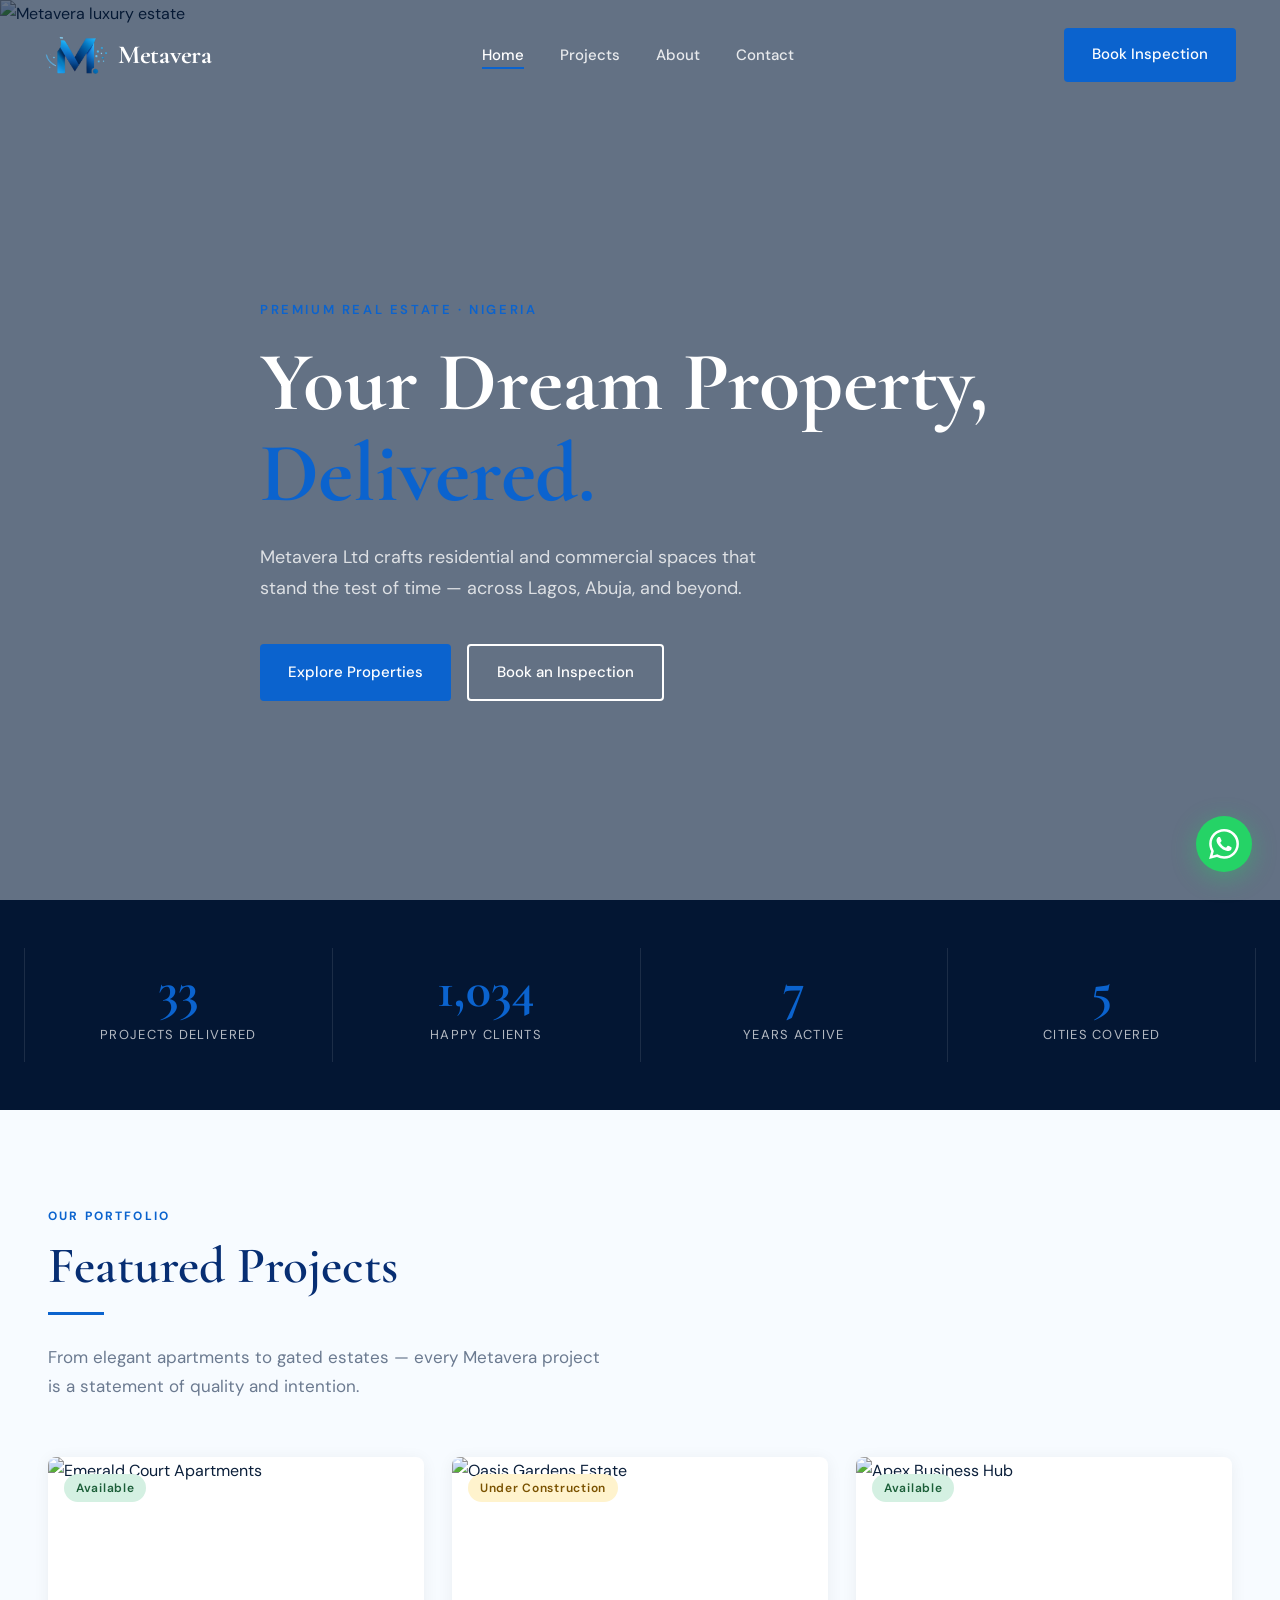
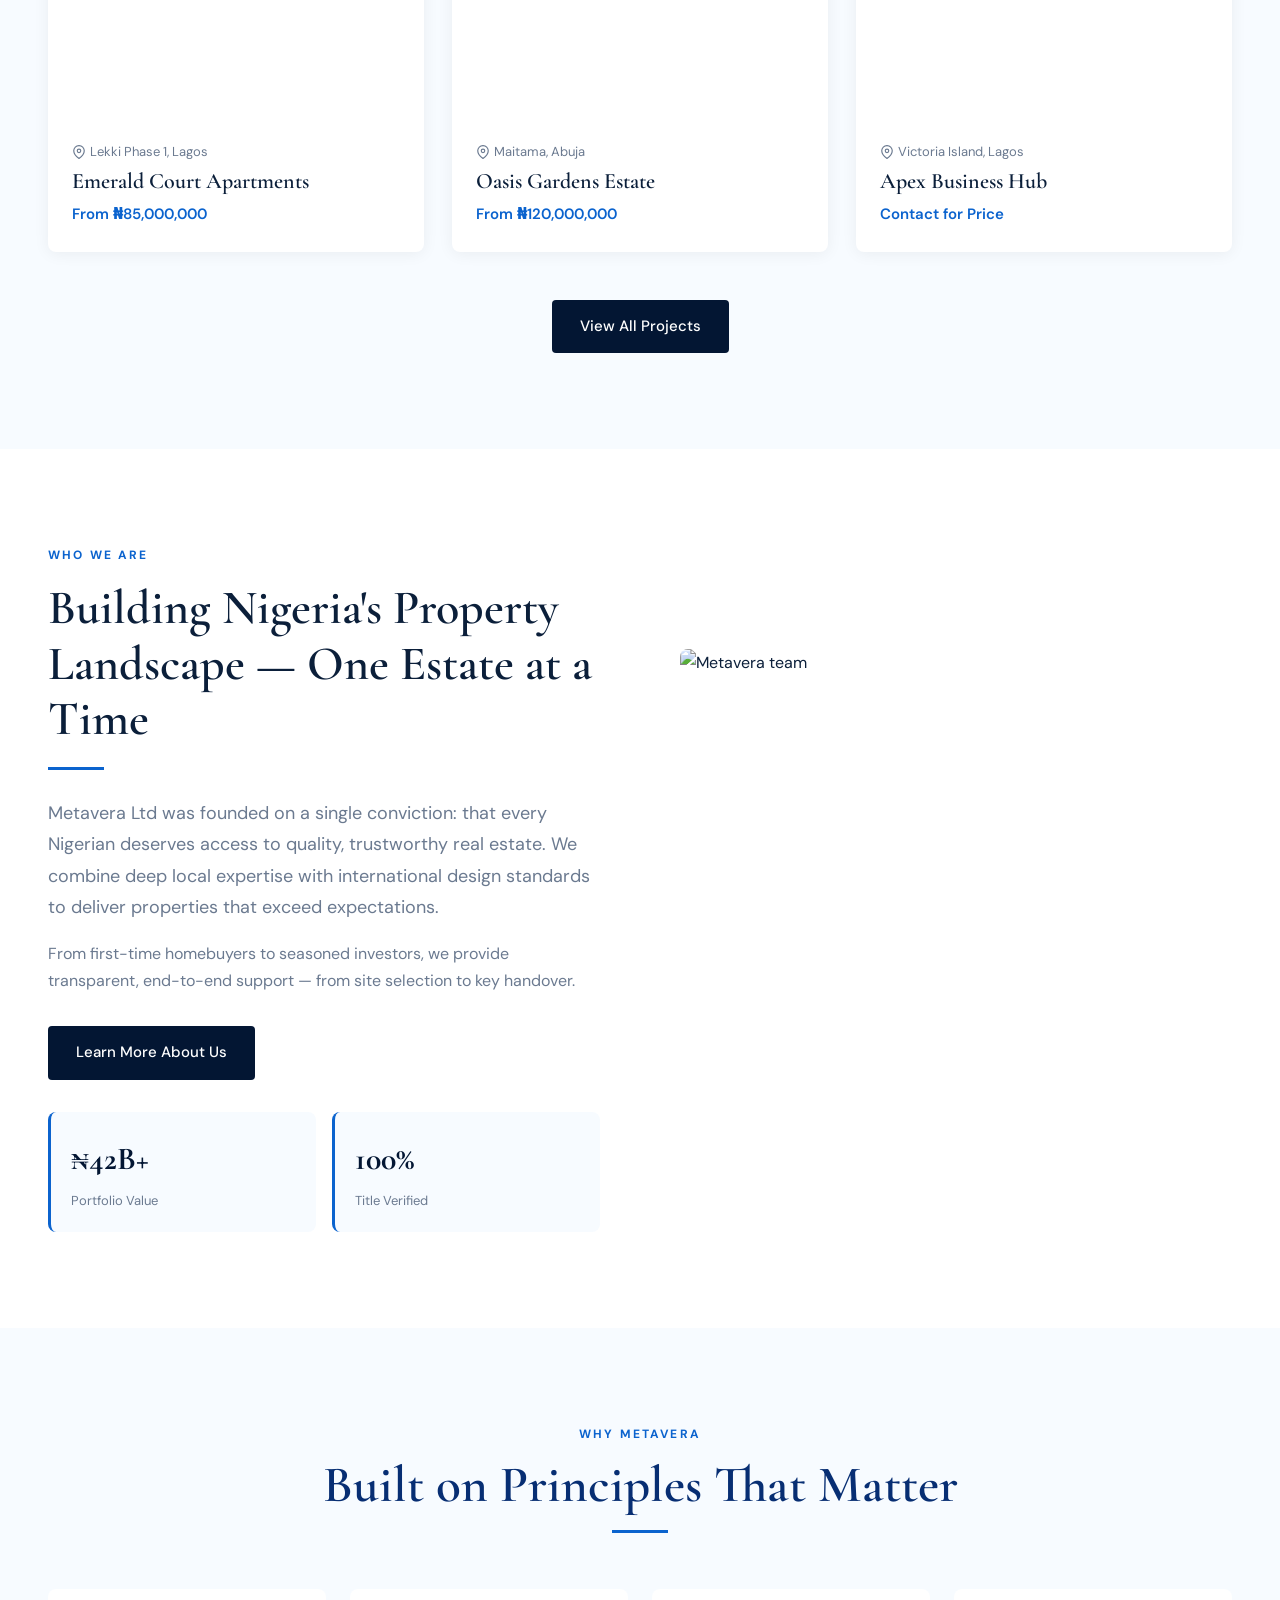
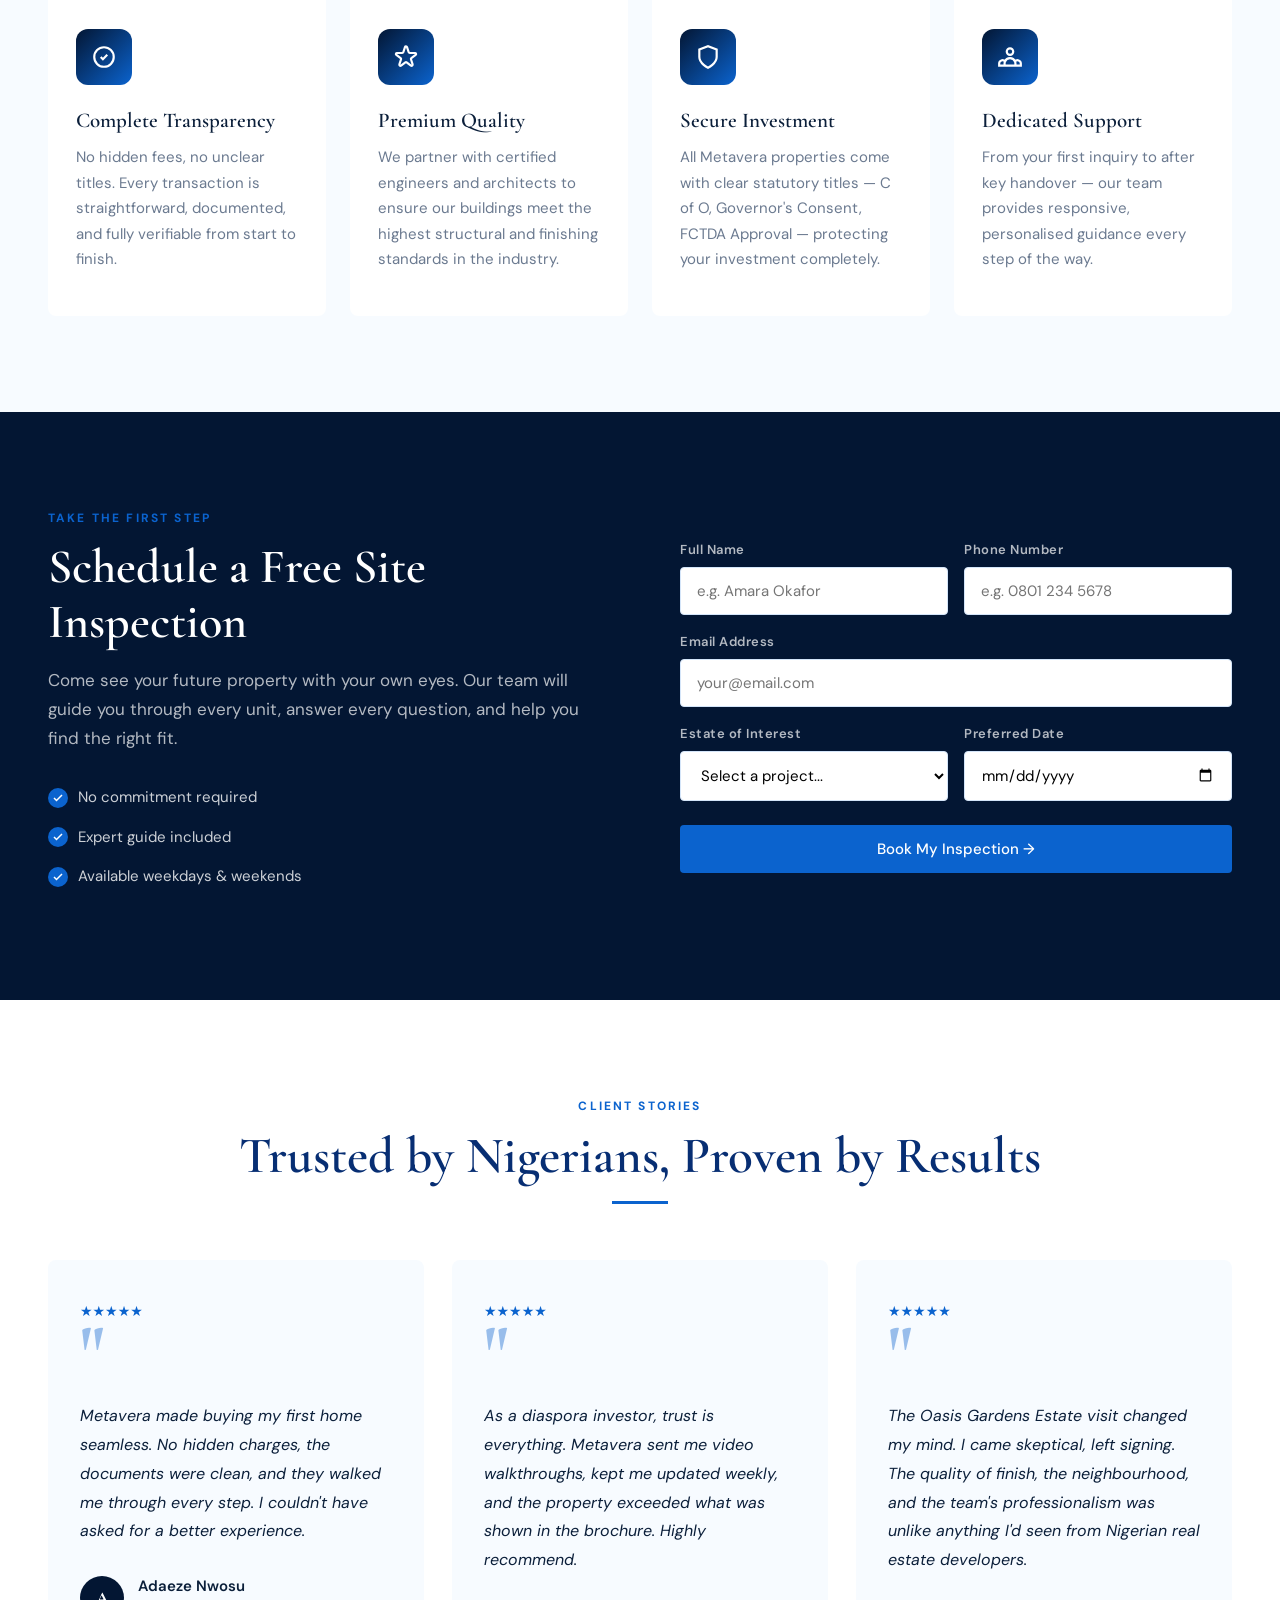
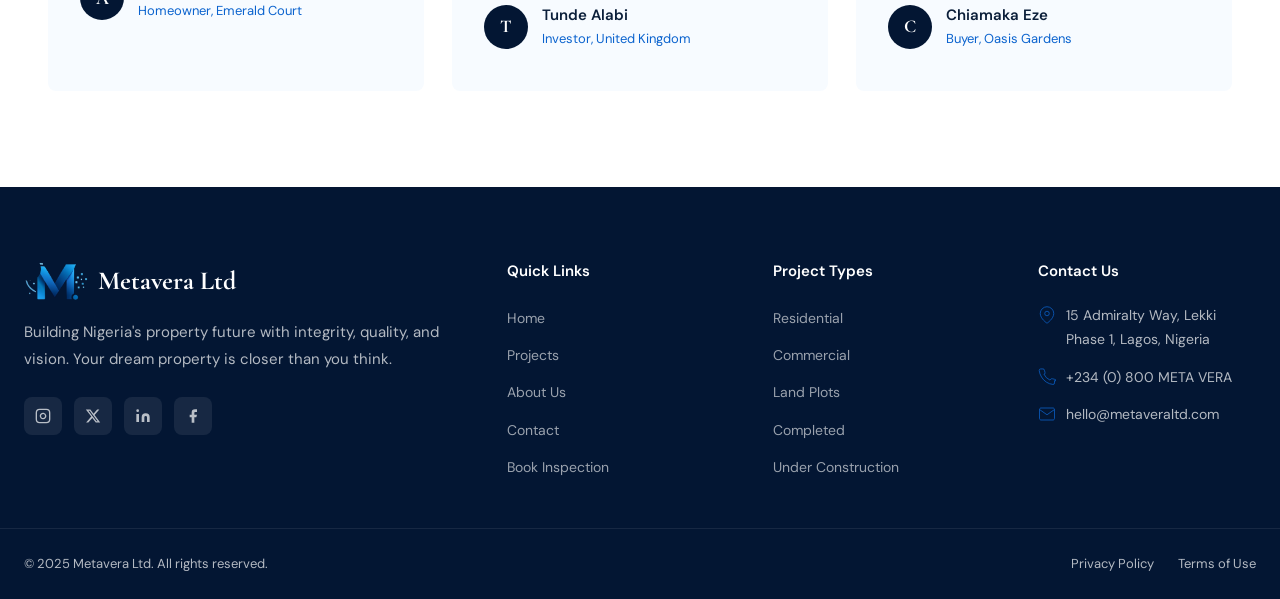
==== commit 05f12e83: "update" ====
--- a/index.html
+++ b/index.html
@@ -8,6 +8,7 @@
   <meta property="og:title" content="Metavera Ltd — Premium Real Estate in Nigeria" />
   <meta property="og:description" content="Discover premium properties across Nigeria. Metavera Ltd — built on trust, quality, and vision." />
   <meta property="og:type" content="website" />
+  <link rel="icon" type="image/png" href="assets/Metavera_logo.png" />
   <link rel="stylesheet" href="css/style.css" />
 </head>
 <body>
@@ -15,8 +16,8 @@
 <!-- ===== NAVIGATION ===== -->
 <nav class="nav" id="mainNav">
   <div class="nav__inner">
-    <a href="index.html" class="nav__logo" id="nav-logo">
-      <div class="nav__logo-mark">M</div>
+    <a href="index.html" class="nav__logo">
+      <img src="assets/Metavera_logo.png" alt="Metavera Logo" style="height: 44px; width: auto;" />
       Metavera
     </a>
     <ul class="nav__links">
@@ -59,10 +60,7 @@
       <a href="contact.html" class="btn btn--outline" id="hero-inspect-btn">Book an Inspection</a>
     </div>
   </div>
-  <div class="hero__scroll">
-    <span>Scroll</span>
-    <div class="hero__scroll-line"></div>
-  </div>
+
 </section>
 
 <!-- ===== STATS BAR ===== -->
@@ -351,7 +349,7 @@
     <div class="footer__grid">
       <div>
         <div class="footer__brand-logo">
-          <div class="nav__logo-mark">M</div>
+          <img src="assets/Metavera_logo.png" alt="Metavera Logo" style="height: 44px; width: auto;" />
           Metavera Ltd
         </div>
         <p class="footer__brand-text">Building Nigeria's property future with integrity, quality, and vision. Your dream property is closer than you think.</p>
--- a/css/style.css
+++ b/css/style.css
@@ -9,17 +9,17 @@
 
 :root {
   /* Colors */
-  --clr-green:       #1B3A2D;
-  --clr-green-mid:   #2A5241;
-  --clr-green-light: #3D6B52;
-  --clr-gold:        #C9973B;
-  --clr-gold-light:  #E8B96A;
-  --clr-bg:          #FAFAF8;
+  --clr-green:       #031633;
+  --clr-green-mid:   #072E73;
+  --clr-green-light: #0B63CE;
+  --clr-gold:        #0B63CE;
+  --clr-gold-light:  #47B7FF;
+  --clr-bg:          #F7FBFF;
   --clr-white:       #FFFFFF;
-  --clr-text:        #1A1A1A;
-  --clr-muted:       #6B6B6B;
-  --clr-border:      #E0DDD6;
-  --clr-overlay:     rgba(12, 28, 20, 0.60);
+  --clr-text:        #0B1F3A;
+  --clr-muted:       #6B7A90;
+  --clr-border:      #D4E5F9;
+  --clr-overlay:     rgba(3, 22, 51, 0.60);
 
   /* Typography */
   --font-serif:  'Cormorant Garamond', Georgia, serif;
@@ -312,6 +312,7 @@
   font-family: var(--font-serif);
   font-size: clamp(32px, 4vw, 52px);
   line-height: 1.12;
+  color: var(--clr-green-mid);
 }
 .section-header__desc {
   font-size: 17px; color: var(--clr-muted); max-width: 560px; margin-top: 16px;
@@ -338,7 +339,7 @@
 .project-card:hover .project-card__img-wrap img { transform: scale(1.06); }
 .project-card__overlay {
   position: absolute; inset: 0;
-  background: linear-gradient(to top, rgba(12,28,20,0.55) 0%, transparent 60%);
+  background: linear-gradient(to top, rgba(3,22,51,0.55) 0%, transparent 60%);
   display: flex; align-items: flex-end; padding: 20px;
   opacity: 0; transition: opacity var(--dur) var(--ease);
 }
@@ -457,7 +458,7 @@
 .testimonial-card__stars { color: var(--clr-gold); font-size: 14px; margin-bottom: 6px; }
 
 /* ---- Footer ---- */
-.footer { background: #0F2218; color: rgba(255,255,255,0.7); }
+.footer { background: var(--clr-green); color: rgba(255,255,255,0.7); }
 .footer__top { padding: 72px 24px 48px; }
 .footer__grid { max-width: 1240px; margin: 0 auto; display: grid; grid-template-columns: 2fr 1fr 1fr 1fr; gap: 48px; }
 .footer__brand-logo { font-family: var(--font-serif); font-size: 26px; font-weight: 700; color: var(--clr-white); margin-bottom: 16px; display: flex; align-items: center; gap: 10px; }
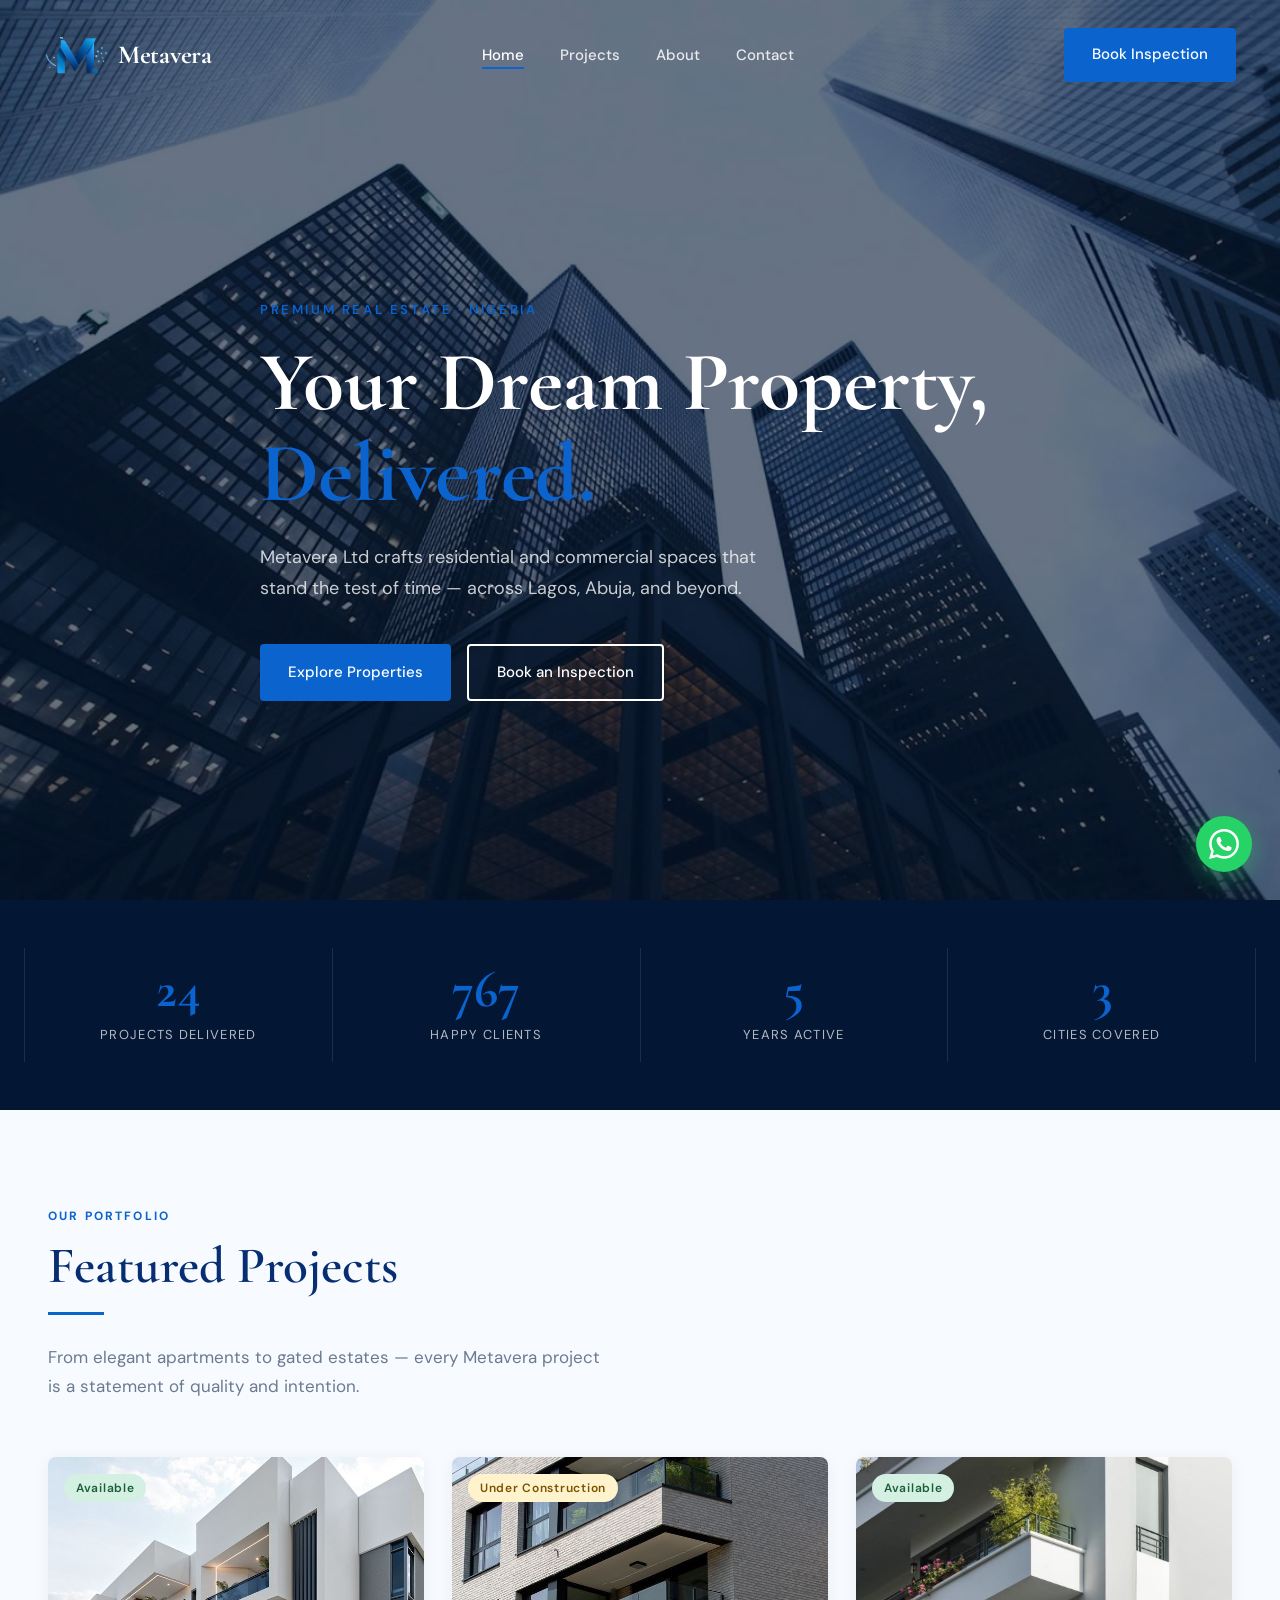
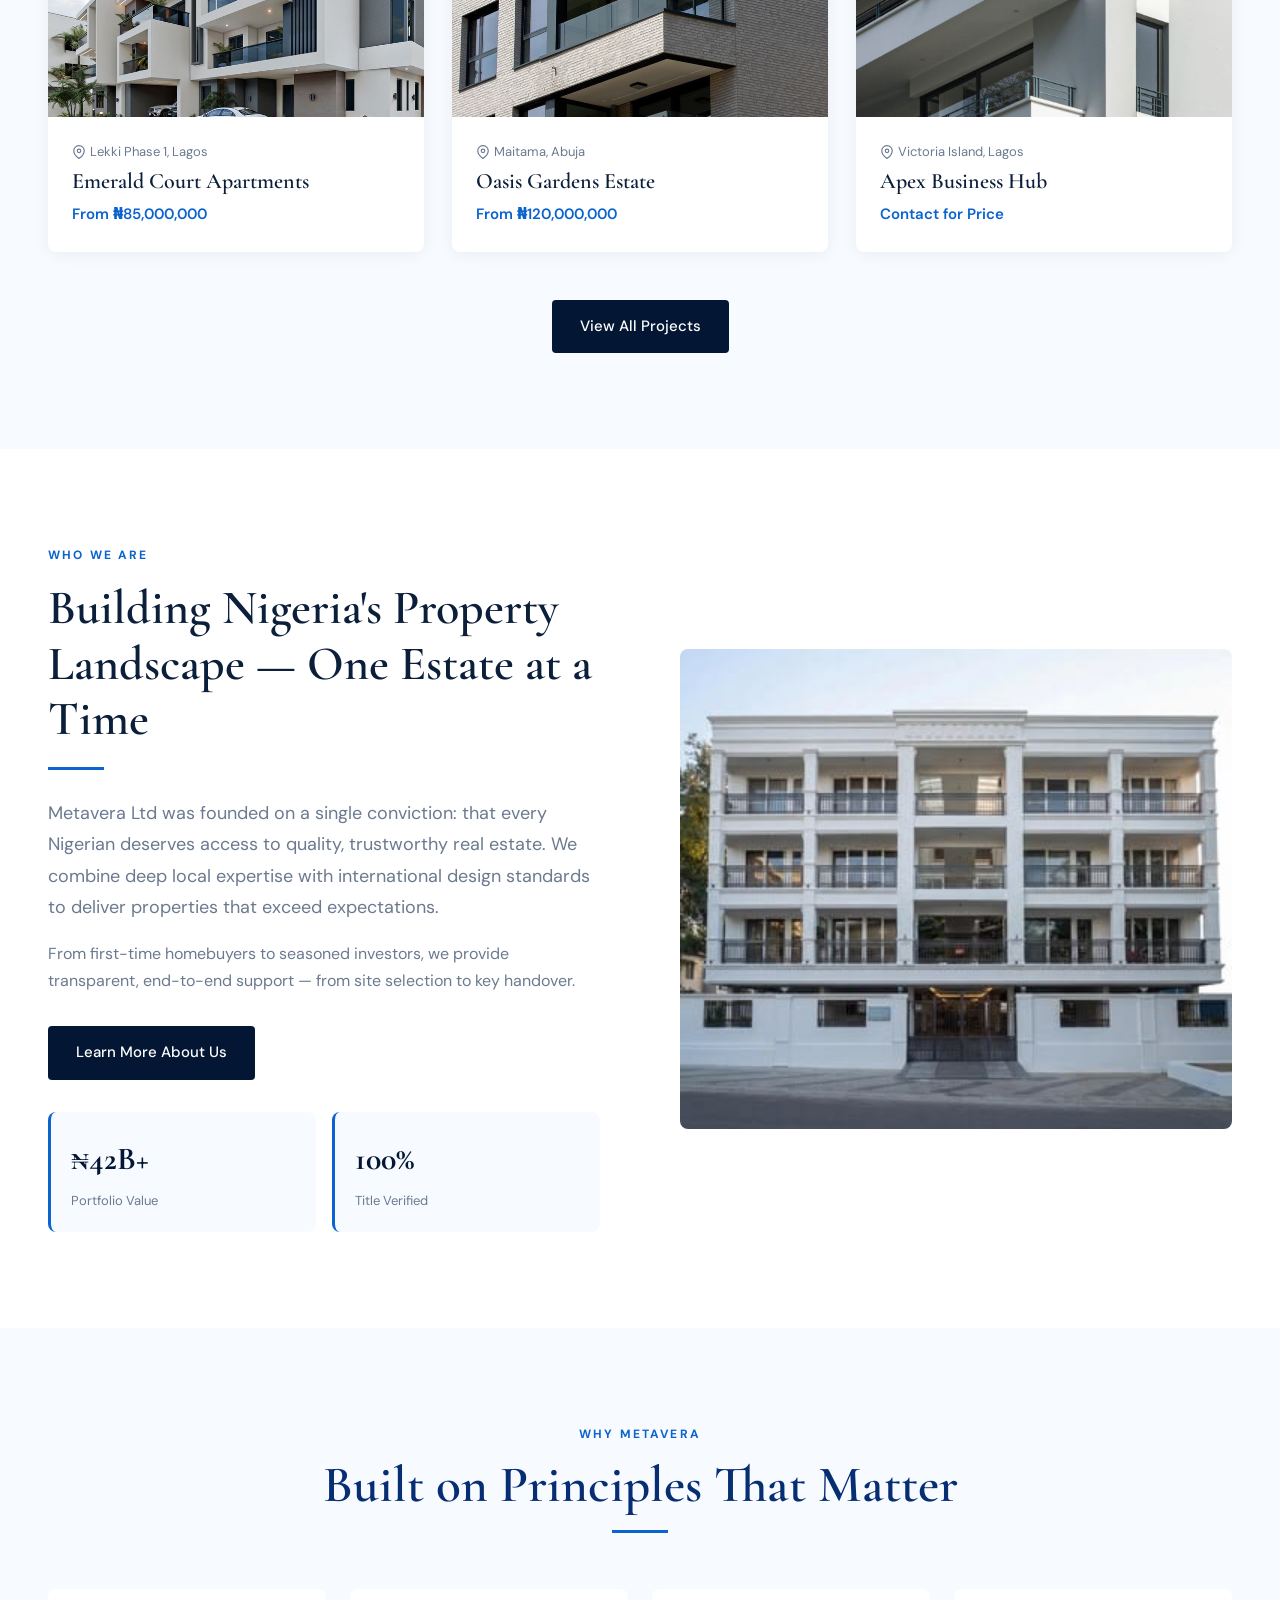
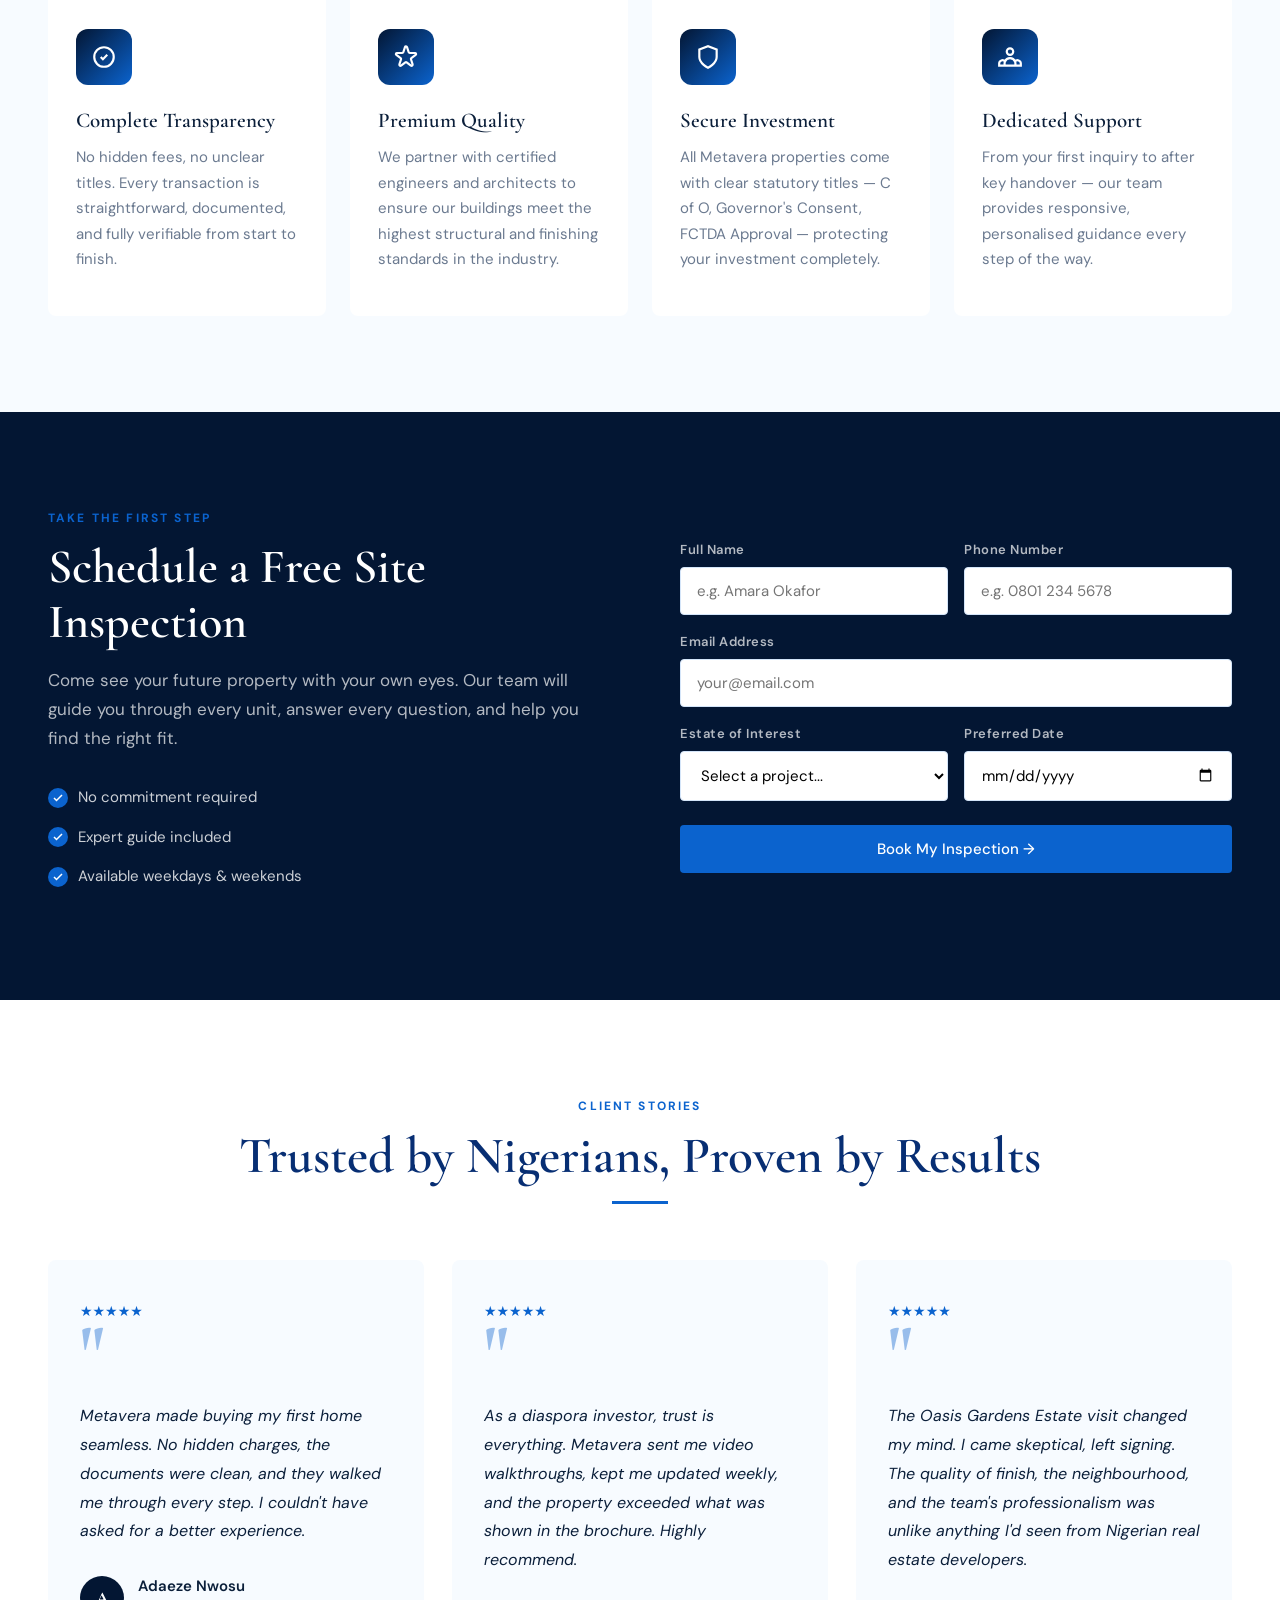
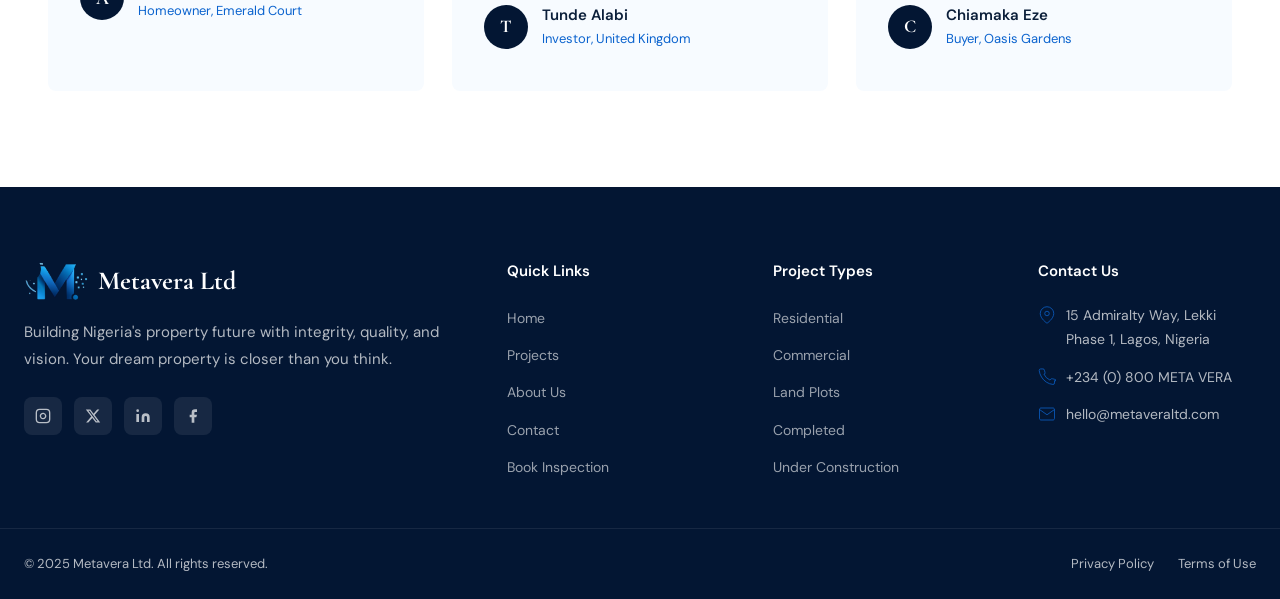
==== commit 7ebd012b: "update" ====
--- a/index.html
+++ b/index.html
@@ -48,7 +48,7 @@
 <!-- ===== HERO ===== -->
 <section class="hero" id="hero">
   <div class="hero__bg">
-    <img src="assets/hero_estate.png" alt="Metavera luxury estate" loading="eager" />
+    <img src="assets/images/metavera_hero.jpg" alt="Metavera luxury estate" loading="eager" />
   </div>
   <div class="hero__overlay"></div>
   <div class="hero__content">
@@ -98,7 +98,7 @@
 
       <div class="project-card reveal">
         <div class="project-card__img-wrap">
-          <img src="assets/project_1.png" alt="Emerald Court Apartments" loading="lazy" />
+          <img src="assets/images/mtv1.jpg" alt="Emerald Court Apartments" loading="lazy" />
           <div class="project-card__badge"><span class="badge badge--available">Available</span></div>
           <div class="project-card__overlay">
             <a href="project-detail.html" class="project-card__cta">View Project →</a>
@@ -116,7 +116,7 @@
 
       <div class="project-card reveal reveal-delay-1">
         <div class="project-card__img-wrap">
-          <img src="assets/project_2.png" alt="Oasis Gardens Estate" loading="lazy" />
+          <img src="assets/images/mtv2.jpg" alt="Oasis Gardens Estate" loading="lazy" />
           <div class="project-card__badge"><span class="badge badge--construction">Under Construction</span></div>
           <div class="project-card__overlay">
             <a href="project-detail.html" class="project-card__cta">View Project →</a>
@@ -134,7 +134,7 @@
 
       <div class="project-card reveal reveal-delay-2">
         <div class="project-card__img-wrap">
-          <img src="assets/project_3.png" alt="Apex Business Hub" loading="lazy" />
+          <img src="assets/images/mtv3.jpg" alt="Apex Business Hub" loading="lazy" />
           <div class="project-card__badge"><span class="badge badge--available">Available</span></div>
           <div class="project-card__overlay">
             <a href="project-detail.html" class="project-card__cta">View Project →</a>
@@ -180,7 +180,7 @@
         </div>
       </div>
       <div class="about-snippet__img reveal reveal-delay-2">
-        <img src="assets/about_team.png" alt="Metavera team" loading="lazy" />
+        <img src="assets/images/mtv4.jpg" alt="Metavera team" loading="lazy" />
       </div>
     </div>
   </div>
